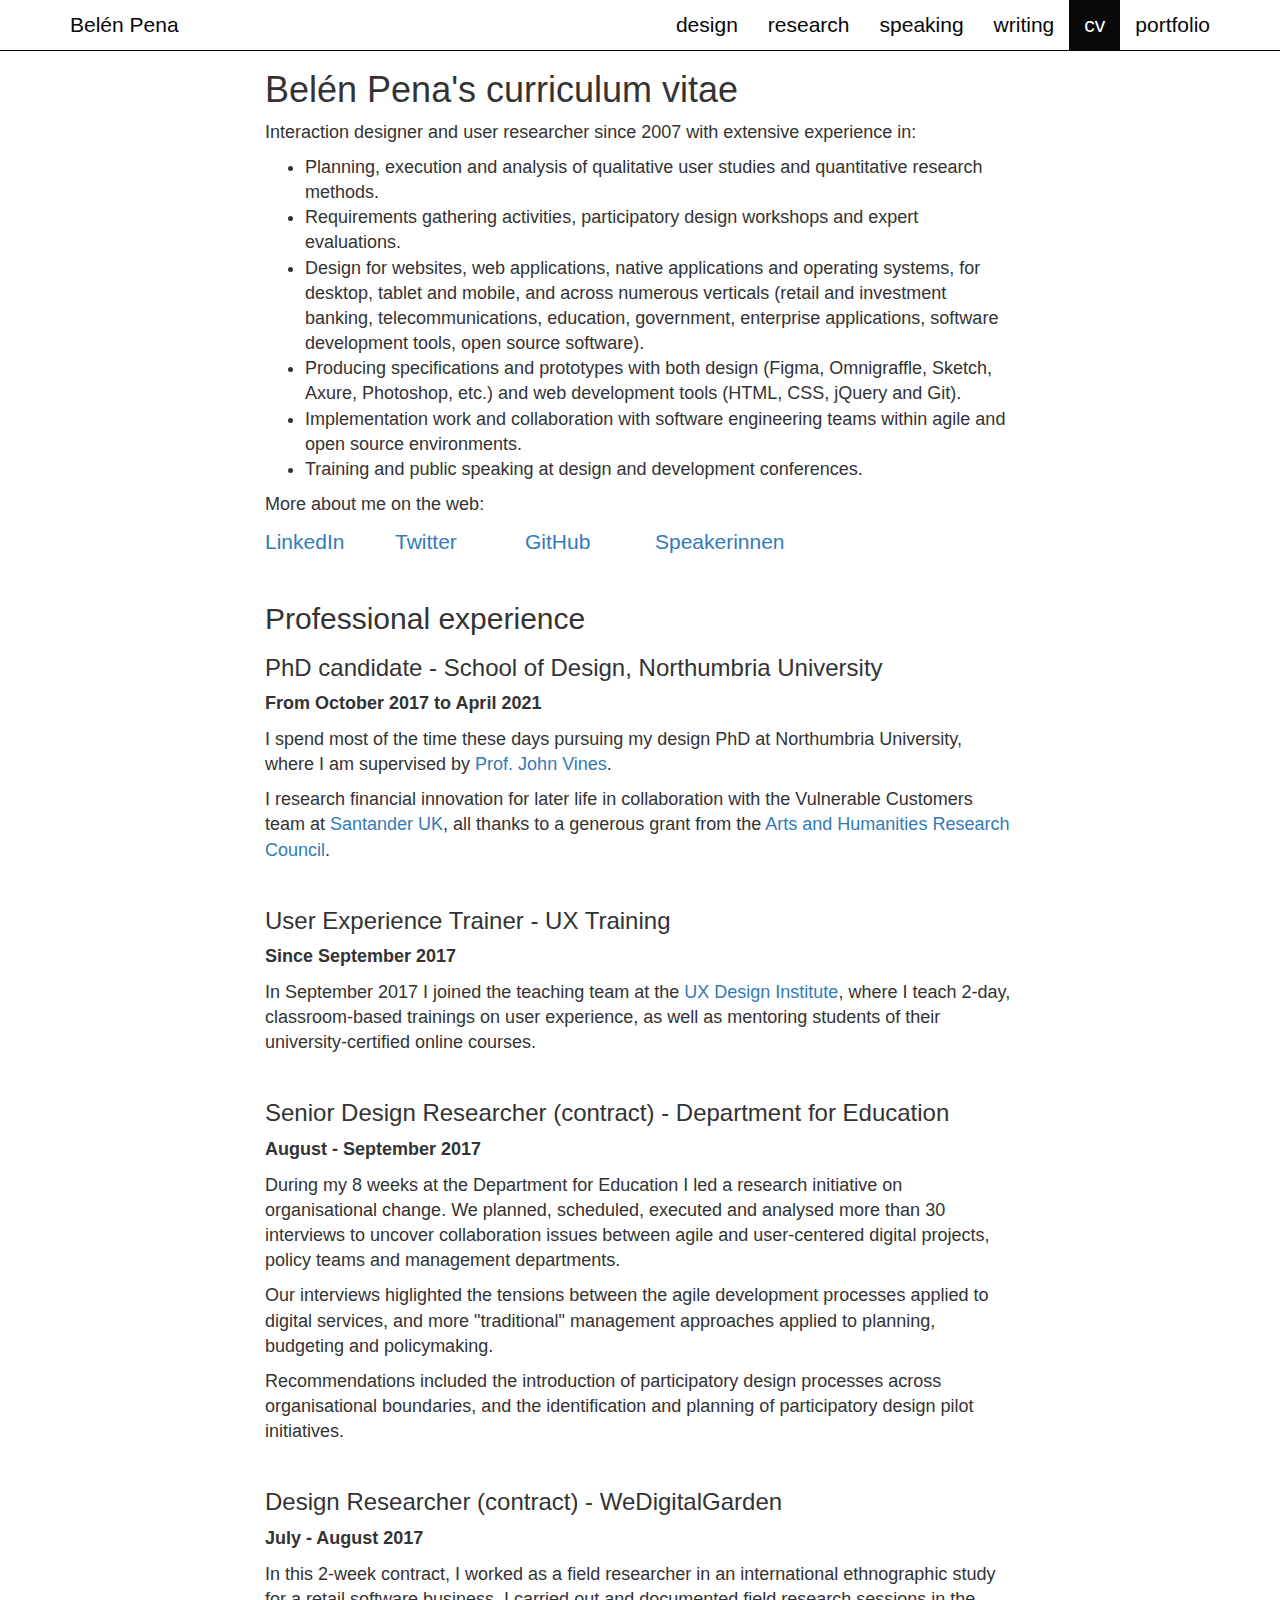
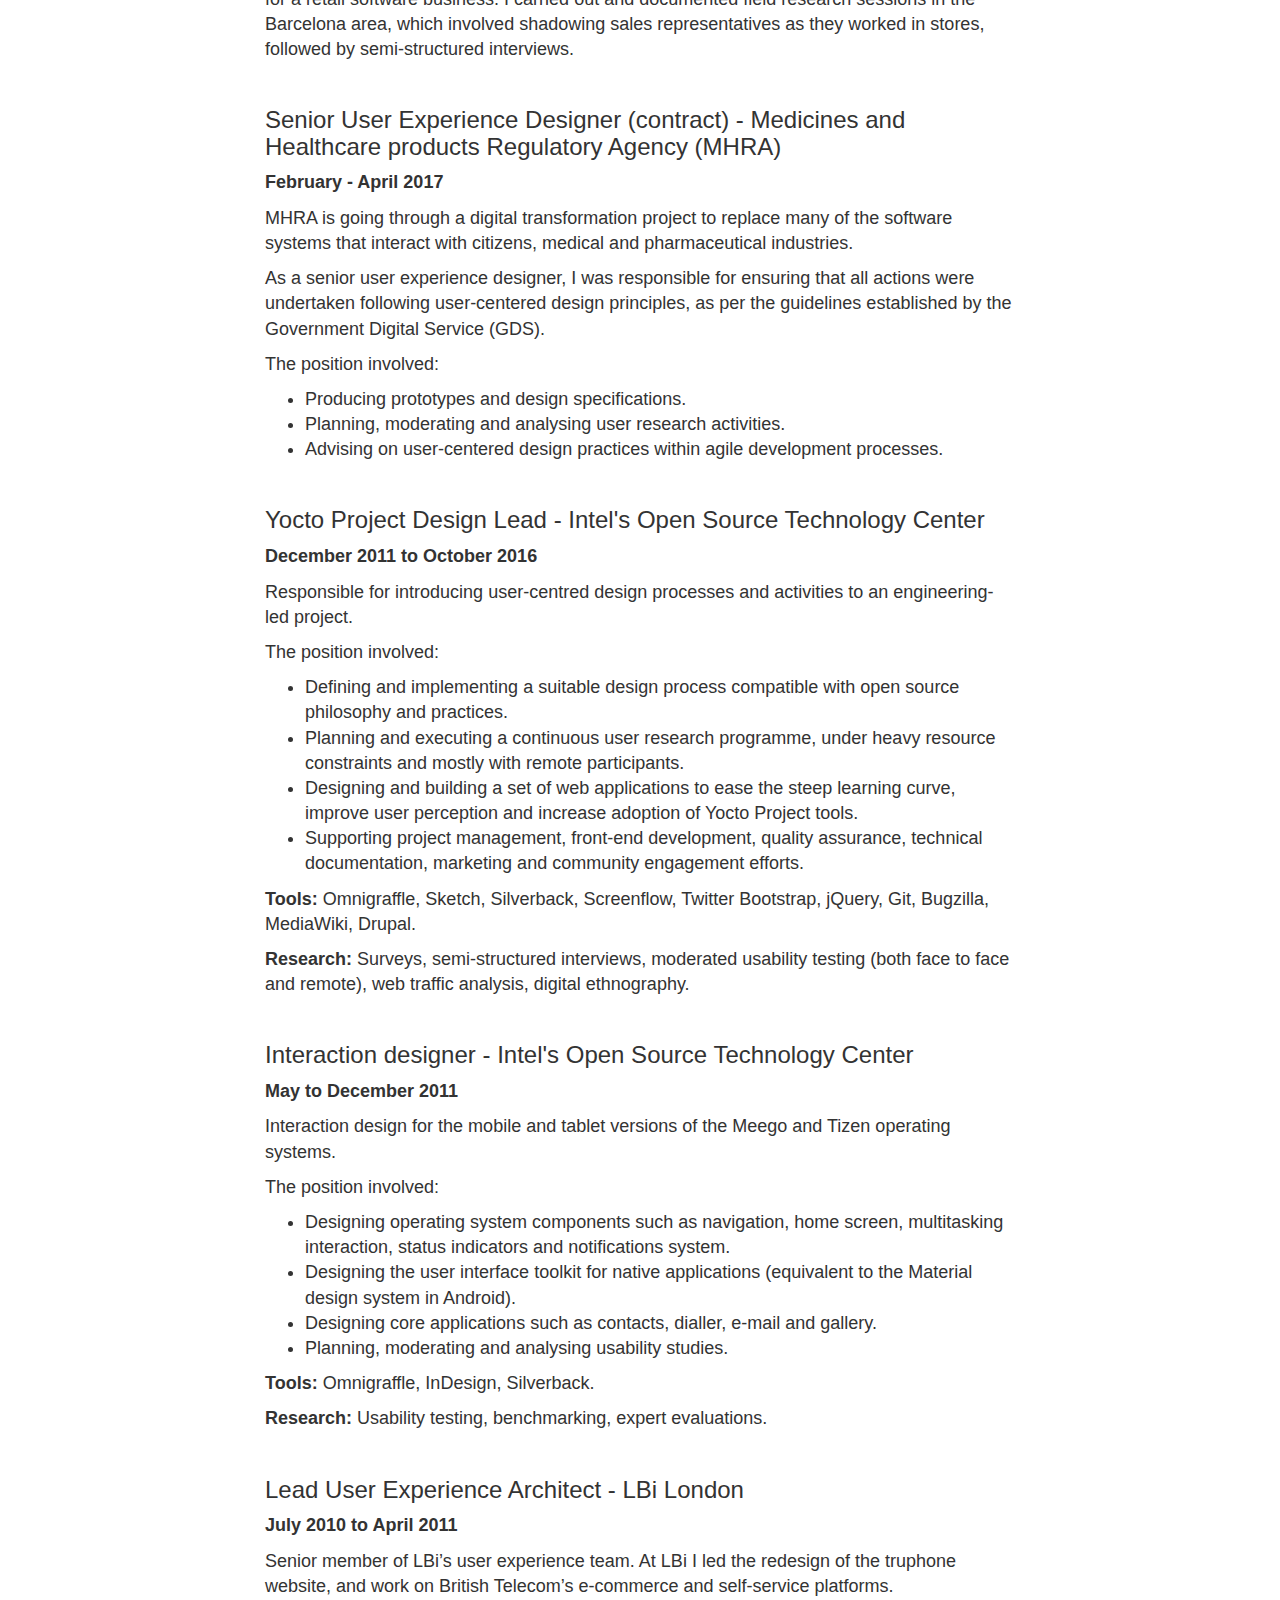
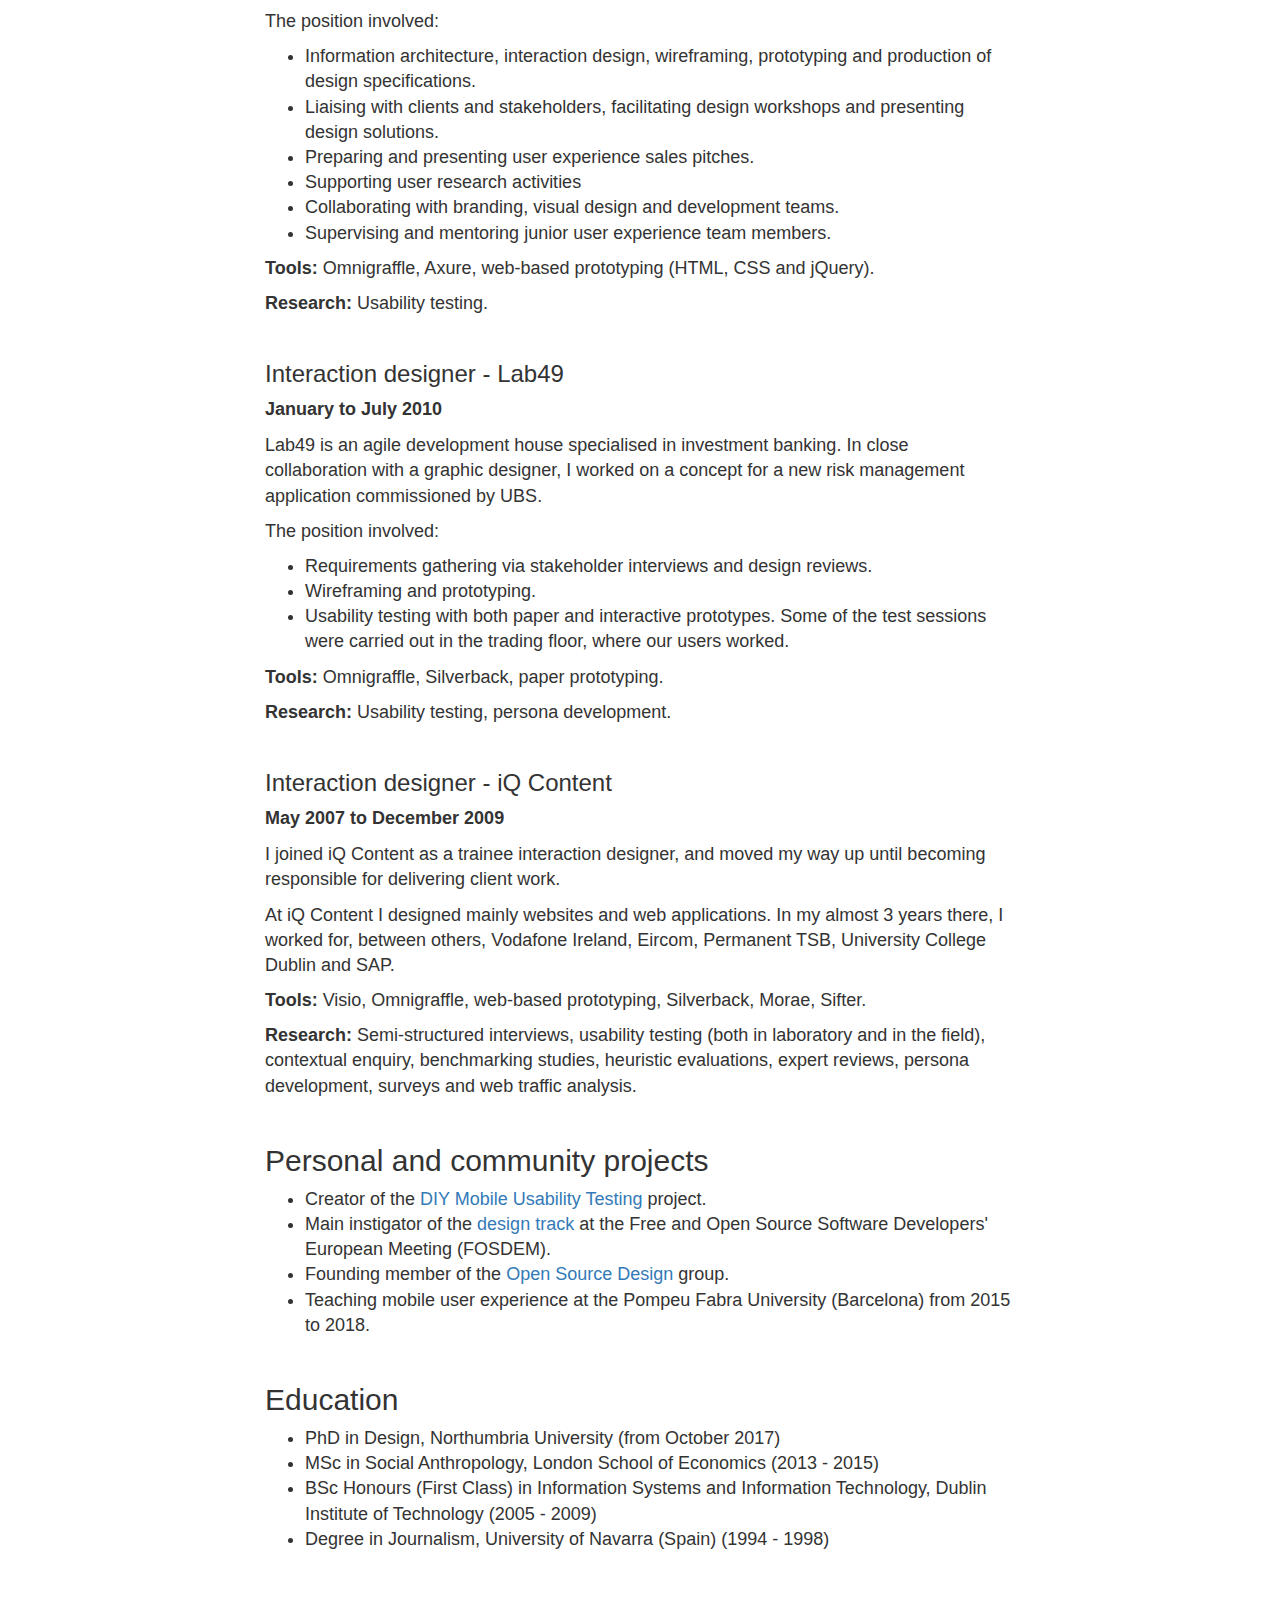
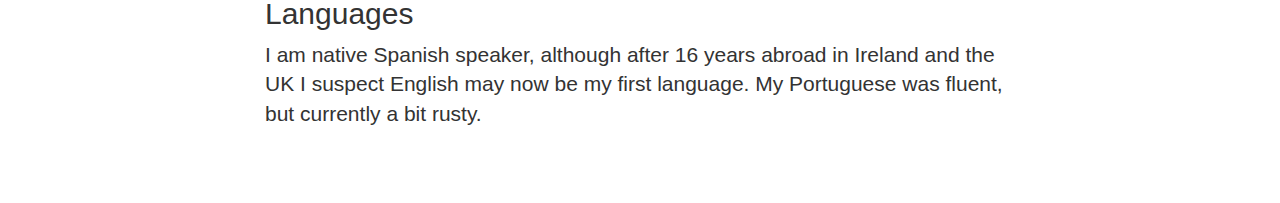
==== cv.html @ ea98499e "small updates" ====
<!DOCTYPE html>
<html lang="en">
  <head>
    <meta charset="utf-8">
    <meta http-equiv="X-UA-Compatible" content="IE=edge">
    <meta name="viewport" content="width=device-width, initial-scale=1">
    <!-- The above 3 meta tags *must* come first in the head; any other head content must come *after* these tags -->
    <meta name="description" content="A website about Belén Pena's work on interaction design and user research">
    <meta name="author" content="Belén Pena">
    <link rel="icon" href="../../favicon.ico">

    <title>Belén Pena's curriculum vitae</title>

    <!-- Bootstrap core CSS -->
    <link href="css/bootstrap.min.css" rel="stylesheet">

    <!-- Custom styles -->
    <link href="css/custom.css" rel="stylesheet">

    <!-- HTML5 shim and Respond.js for IE8 support of HTML5 elements and media queries -->
    <!--[if lt IE 9]>
      <script src="https://oss.maxcdn.com/html5shiv/3.7.3/html5shiv.min.js"></script>
      <script src="https://oss.maxcdn.com/respond/1.4.2/respond.min.js"></script>
    <![endif]-->
  </head>

  <body>

   <nav class="navbar navbar-inverse navbar-minimal navbar-fixed-top">
     <div class="container">
       <div class="navbar-header">
         <button type="button" class="navbar-toggle collapsed" data-toggle="collapse" data-target="#navbar" aria-expanded="false" aria-controls="navbar">
           <span class="sr-only">Toggle navigation</span>
           <span class="icon-bar"></span>
           <span class="icon-bar"></span>
           <span class="icon-bar"></span>
         </button>
         <a class="navbar-brand" href="index.html">Belén Pena</a></li>
       </div>
       <div id="navbar" class="collapse navbar-collapse">
         <ul class="nav navbar-nav navbar-right">
           <li><a class="main-nav" href="#">design</a></li>
           <li><a class="main-nav" href="research.html">research</a></li>
           <li><a class="main-nav" href="#">speaking</a></li>
           <li><a class="main-nav" href="#">writing</a></li>
           <li class="active"><a class="main-nav" href="#">cv</a></li>
           <li><a class="main-nav" href="portfolio.html">portfolio</a></li>
         </ul>
       </div><!--/.nav-collapse -->
     </div>
   </nav>

   <div class="container cv">
     <div class="row">
       <div class="col-md-8 col-md-offset-2">
         <h1>Belén Pena's curriculum vitae</h1>
         <div class="lead">
           <p>Interaction designer and user researcher since 2007 with extensive experience in:</p>
           <ul>
             <li>Planning, execution and analysis of qualitative user studies and quantitative research methods.</li>
             <li>Requirements gathering activities, participatory design workshops and expert evaluations.</li>
             <li>Design for websites, web applications, native applications and operating systems, for desktop, tablet and mobile, and across numerous verticals (retail and investment banking, telecommunications, education, government, enterprise applications, software development tools, open source software).</li>
             <li>Producing specifications and prototypes with both design (Figma, Omnigraffle, Sketch, Axure, Photoshop, etc.) and web development tools (HTML, CSS, jQuery and Git).</li>
             <li>Implementation work and collaboration with software engineering teams within agile and open source environments. </li>
             <li>Training and public speaking at design and development conferences.</li>
           </ul>
           <p>More about me on the web:</p>
           <div class="row">
             <div class="col-sm-2">
               <a href="https://www.linkedin.com/in/belenbarrospena">LinkedIn</a>
             </div>
             <div class="col-sm-2">
               <a href="https://twitter.com/belenpena">Twitter</a>
             </div>
             <div class="col-sm-2">
               <a href="https://github.com/belenbarrospena">GitHub</a>
             </div>
             <div class="col-sm-2">
               <a href="https://speakerinnen.org/en/profiles/belen-barros-pena">Speakerinnen</a>
             </div>
           </div>
         </div>
         <h2>Professional experience</h2>
         <h3>PhD candidate - School of Design, Northumbria University</h3>
         <p><strong>From October 2017 to April 2021</strong></p>
         <div class="lead">
           <p>I spend most of the time these days pursuing my design PhD at Northumbria University, where I am supervised by <a href="https://www.northumbria.ac.uk/about-us/our-staff/v/john-vines/">Prof. John Vines</a>.</p>
           <p>I research financial innovation for later life in collaboration with the Vulnerable Customers team at <a href="https://www.santander.co.uk/uk/index">Santander UK</a>, all thanks to a generous grant from the <a href="http://www.ahrc.ac.uk/">Arts and Humanities Research Council</a>.</p>
         </div>
         <h3>User Experience Trainer - UX Training</h3>
         <p><strong>Since September 2017</strong></p>
         <div class="lead">
           <p>In September 2017 I joined the teaching team at the <a href="https://www.uxdesigninstitute.com">UX Design Institute</a>, where I teach 2-day, classroom-based trainings on user experience, as well as mentoring students of their university-certified online courses. </p>
         </div>
         <h3>Senior Design Researcher (contract) - Department for Education</h3>
         <p><strong>August - September 2017</strong></p>
         <div class="lead">
           <p>During my 8 weeks at the Department for Education I led a research initiative on organisational change. We planned, scheduled, executed and analysed more than 30 interviews to uncover collaboration issues between agile and user-centered digital projects, policy teams and management departments.</p>
           <p>Our interviews higlighted the tensions between the agile development processes applied to digital services, and more &quot;traditional&quot; management approaches applied to planning, budgeting and policymaking.</p>
           <p>Recommendations included the introduction of participatory design processes across organisational boundaries, and the identification and planning of participatory design pilot initiatives.</p>
         </div>
         <h3>Design Researcher (contract) - WeDigitalGarden</h3>
         <p><strong>July - August 2017</strong></p>
         <div class="lead">
           <p>In this 2-week contract, I worked as a field researcher in an international ethnographic study for a retail software business. I carried out and documented field research sessions in the Barcelona area, which involved shadowing sales representatives as they worked in stores, followed by semi-structured interviews.</p>
         </div>
         <h3>Senior User Experience Designer (contract) - Medicines and Healthcare products Regulatory Agency (MHRA)</h3>
         <p><strong>February - April 2017</strong></p>
         <div class="lead">
           <p>MHRA is going through a digital transformation project to replace many of the software systems that interact with citizens, medical and pharmaceutical industries.</p>
           <p>As a senior user experience designer, I was responsible for ensuring that all actions were undertaken following user-centered design principles, as per the guidelines established by the Government Digital Service (GDS).</p>
           <p>The position involved:</p>
           <ul>
             <li>Producing prototypes and design specifications.</li>
             <li>Planning, moderating and analysing user research activities.</li> <li>Advising on user-centered design practices within agile development processes.</li>
           </ul>
         </div>
         <h3>Yocto Project Design Lead - Intel's Open Source Technology Center</h3>
         <p><strong>December 2011 to October 2016</strong></p>
         <div class="lead">
           <p>Responsible for introducing user-centred design processes and activities to an engineering-led project. </p>
           <p>The position involved:</p>
           <ul>
             <li>Defining and implementing a suitable design process compatible with open source philosophy and practices.</li>
             <li>Planning and executing a continuous user research programme, under heavy resource constraints and mostly with remote participants. </li>
             <li>Designing and building a set of web applications to ease the steep learning curve, improve user perception and increase adoption of Yocto Project tools.</li>
             <li>Supporting project management, front-end development, quality assurance, technical documentation, marketing and community engagement efforts.</li>
           </ul>
           <p><strong>Tools:</strong> Omnigraffle, Sketch, Silverback, Screenflow, Twitter Bootstrap, jQuery, Git, Bugzilla, MediaWiki, Drupal.</p>
           <p><strong>Research:</strong> Surveys, semi-structured interviews, moderated usability testing (both face to face and remote), web traffic analysis, digital ethnography.</p>
         </div>
         <h3>Interaction designer - Intel's Open Source Technology Center</h3>
         <p><strong>May to December 2011</strong></p>
         <div class="lead">
           <p>Interaction design for the mobile and tablet versions of the Meego and Tizen operating systems. </p>
           <p>The position involved:</p>
           <ul>
             <li>Designing operating system components such as navigation, home screen, multitasking interaction, status indicators and notifications system. </li>
             <li>Designing the user interface toolkit for native applications (equivalent to the Material design system in Android).</li>
             <li>Designing core applications such as contacts, dialler, e-mail and gallery. </li>
             <li>Planning, moderating and analysing usability studies.</li>
           </ul>
           <p><strong>Tools:</strong> Omnigraffle, InDesign, Silverback.</p>
           <p><strong>Research:</strong> Usability testing, benchmarking, expert evaluations.</p>
         </div>
         <h3>Lead User Experience Architect - LBi London</h3>
         <p><strong>July 2010 to April 2011</strong></p>
         <div class="lead">
           <p>Senior member of LBi’s user experience team. At LBi I led the redesign of the truphone website, and work on British Telecom’s e-commerce and self-service platforms.</p>
           <p>The position involved:</p>
           <ul>
             <li>Information architecture, interaction design, wireframing, prototyping and production of design specifications.</li>
             <li>Liaising with clients and stakeholders, facilitating design workshops and presenting design solutions.</li>
             <li>Preparing and presenting user experience sales pitches.</li>
             <li>Supporting user research activities</li>
             <li>Collaborating with branding, visual design and development teams.</li>
             <li>Supervising and mentoring junior user experience team members.</li>
           </ul>
           <p><strong>Tools:</strong> Omnigraffle, Axure, web-based prototyping (HTML, CSS and jQuery).</p>
           <p><strong>Research:</strong> Usability testing.</p>
         </div>
         <h3>Interaction designer - Lab49</h3>
         <p><strong>January to July 2010</strong></p>
         <div class="lead">
           <p>Lab49 is an agile development house specialised in investment banking. In close collaboration with a graphic designer, I worked on a concept for a new risk management application commissioned by UBS. </p>
           <p>The position involved:</p>
           <ul>
             <li>Requirements gathering via stakeholder interviews and design reviews.</li>
             <li>Wireframing and prototyping.</li>
             <li>Usability testing with both paper and interactive prototypes. Some of the test sessions were carried out in the trading floor, where our users worked.</li>
           </ul>
           <p><strong>Tools:</strong> Omnigraffle, Silverback, paper prototyping.</p>
           <p><strong>Research:</strong> Usability testing, persona development.</p>
        </div>
        <h3>Interaction designer - iQ Content</h3>
        <p><strong>May 2007 to December 2009</strong></p>
        <div class="lead">
          <p>I joined iQ Content as a trainee interaction designer, and moved my way up until becoming responsible for delivering client work. </p>
          <p>At iQ Content I designed mainly websites and web applications. In my almost 3 years there, I worked for, between others, Vodafone Ireland, Eircom, Permanent TSB, University College Dublin and SAP.</p>
          <p><strong>Tools:</strong> Visio, Omnigraffle, web-based prototyping, Silverback, Morae, Sifter.</p>
          <p><strong>Research:</strong> Semi-structured interviews, usability testing (both in laboratory and in the field), contextual enquiry, benchmarking studies, heuristic evaluations, expert reviews, persona development, surveys and web traffic analysis.</p>
        </div>
        <h2>Personal and community projects</h2>
        <ul class="lead">
          <li>Creator of the <a href="https://github.com/belenbarrospena/parisweb2016">DIY Mobile Usability Testing</a> project.</li>
          <li>Main instigator of the <a href="https://fosdem.org/2020/schedule/track/open_source_design/">design track</a> at the Free and Open Source Software Developers' European Meeting (FOSDEM).</li>
          <li>Founding member of the <a href="http://opensourcedesign.net/">Open Source Design</a> group.</li>
          <li>Teaching mobile user experience</a> at the Pompeu Fabra University (Barcelona) from 2015 to 2018.</li>
        </ul>
        <h2>Education</h2>
        <ul class="lead">
          <li>PhD in Design, Northumbria University (from October 2017)</li>
          <li>MSc in Social Anthropology, London School of Economics (2013 - 2015)</li>
          <li>BSc Honours (First Class) in Information Systems and Information Technology, Dublin Institute of Technology (2005 - 2009)</li>
          <li>Degree in Journalism, University of Navarra (Spain) (1994 - 1998)</li>
        </ul>
        <h2>Languages</h2>
        <p class="lead">I am native Spanish speaker, although after 16 years abroad in Ireland and the UK I suspect English may now be my first language. My Portuguese was fluent, but currently a bit rusty.</p>
      </div>
    </div> <!-- end row -->
   </div> <!-- end container -->




   <!-- Bootstrap core JavaScript
   ================================================== -->
   <!-- Placed at the end of the document so the pages load faster -->
   <script src="js/jquery.min.js"></script>
   <script src="js/bootstrap.min.js"></script>
 </body>
</html>
---- css/custom.css ----
body {
    padding-top: 50px;
    padding-bottom: 30px;
}

body p, li {
    font-size: 18px;
}

.nav li {
  font-size: 14px;
}

.jumbotron {
    background-image: url(../img/sketch.png);
    -webkit-background-size: cover;
    -moz-background-size: cover;
    -o-background-size: cover;
    background-size: cover;
    border-bottom: solid 0.5px #080808;
}

.blurb {
    padding: 10% 0% 0% 2%;
    color: #080808;
}

.personal-statement {
  text-align: center;
  padding-bottom: 40px;
}

.navbar-minimal {
  background-color: #fff;
}

.navbar-minimal .navbar-nav > li > a,
.nav > li > a {
  color: #080808;
}

.navbar-inverse .navbar-nav > li > a:focus,
.navbar-inverse .navbar-nav > li > a:hover {
  color: #080808;
}

.navbar-minimal .navbar-nav > li > a:hover,
.nav-pills > li.active > a,
.nav-pills > li.active > a:focus,
.nav-pills > li.active > a:hover {
  color: #fff;
  background-color: #080808;
}

.nav-pills > li:last-of-type {
  margin-top:10px;
  border-top:1px solid #080808;
  border-bottom:1px solid #080808;
}

.navbar-minimal .navbar-toggle {
  background-color: #080808;
}

.main-nav {
  font-size: 21px;
  font-weight: 300;
  line-height: 1.4;
}

.navbar-brand {
  font-size: 21px;
  font-weight: 300;
  color: #080808 !important;
}

.navbar-brand:hover {
  color: #fff !important;
  background-color: #080808 !important;
}

.thumbnail {
  border-color: #080808;
}

#design {
  border-bottom: solid 0.5px #080808;
}

.caption > h3 > a {
  color: #333;
}

a > img:hover,
.caption > h3 > a:hover {
  opacity: 0.7;
  text-decoration: none;
}

#article .col-md-3 {
  margin-top: 25px;
}

#article img {
  margin-top: 20px;
}

.image_caption {
  font-size: 85%;
  text-align: center;
  font-weight: bold;
  margin: 5px 10% 20px;
}

.after_image_paragraph {
  margin-top: 20px;
}

.img-portfolio {
  margin-top: 20px;
}

.footer {
  border-top: 1px solid #080808;
  text-align: center;
  margin-top: 40px;
}

.cv .lead {
  margin-bottom: 45px;
}
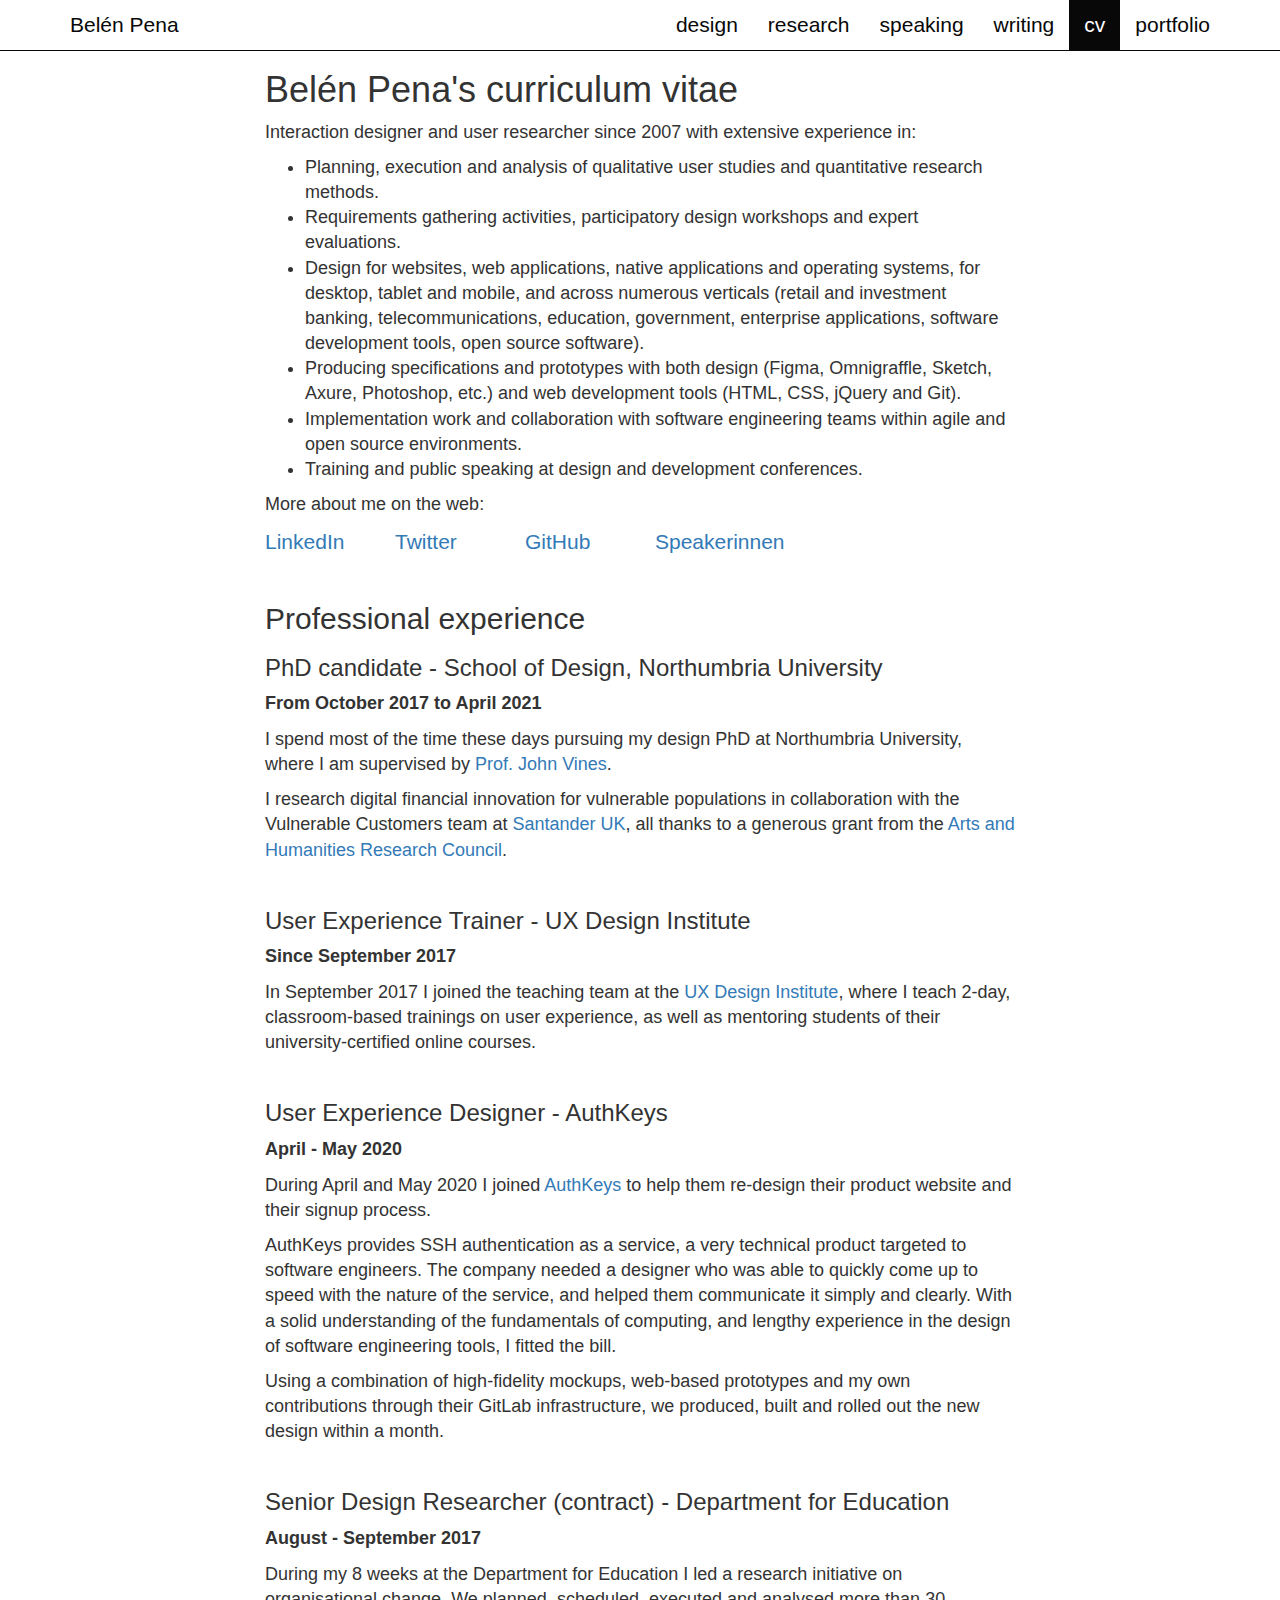
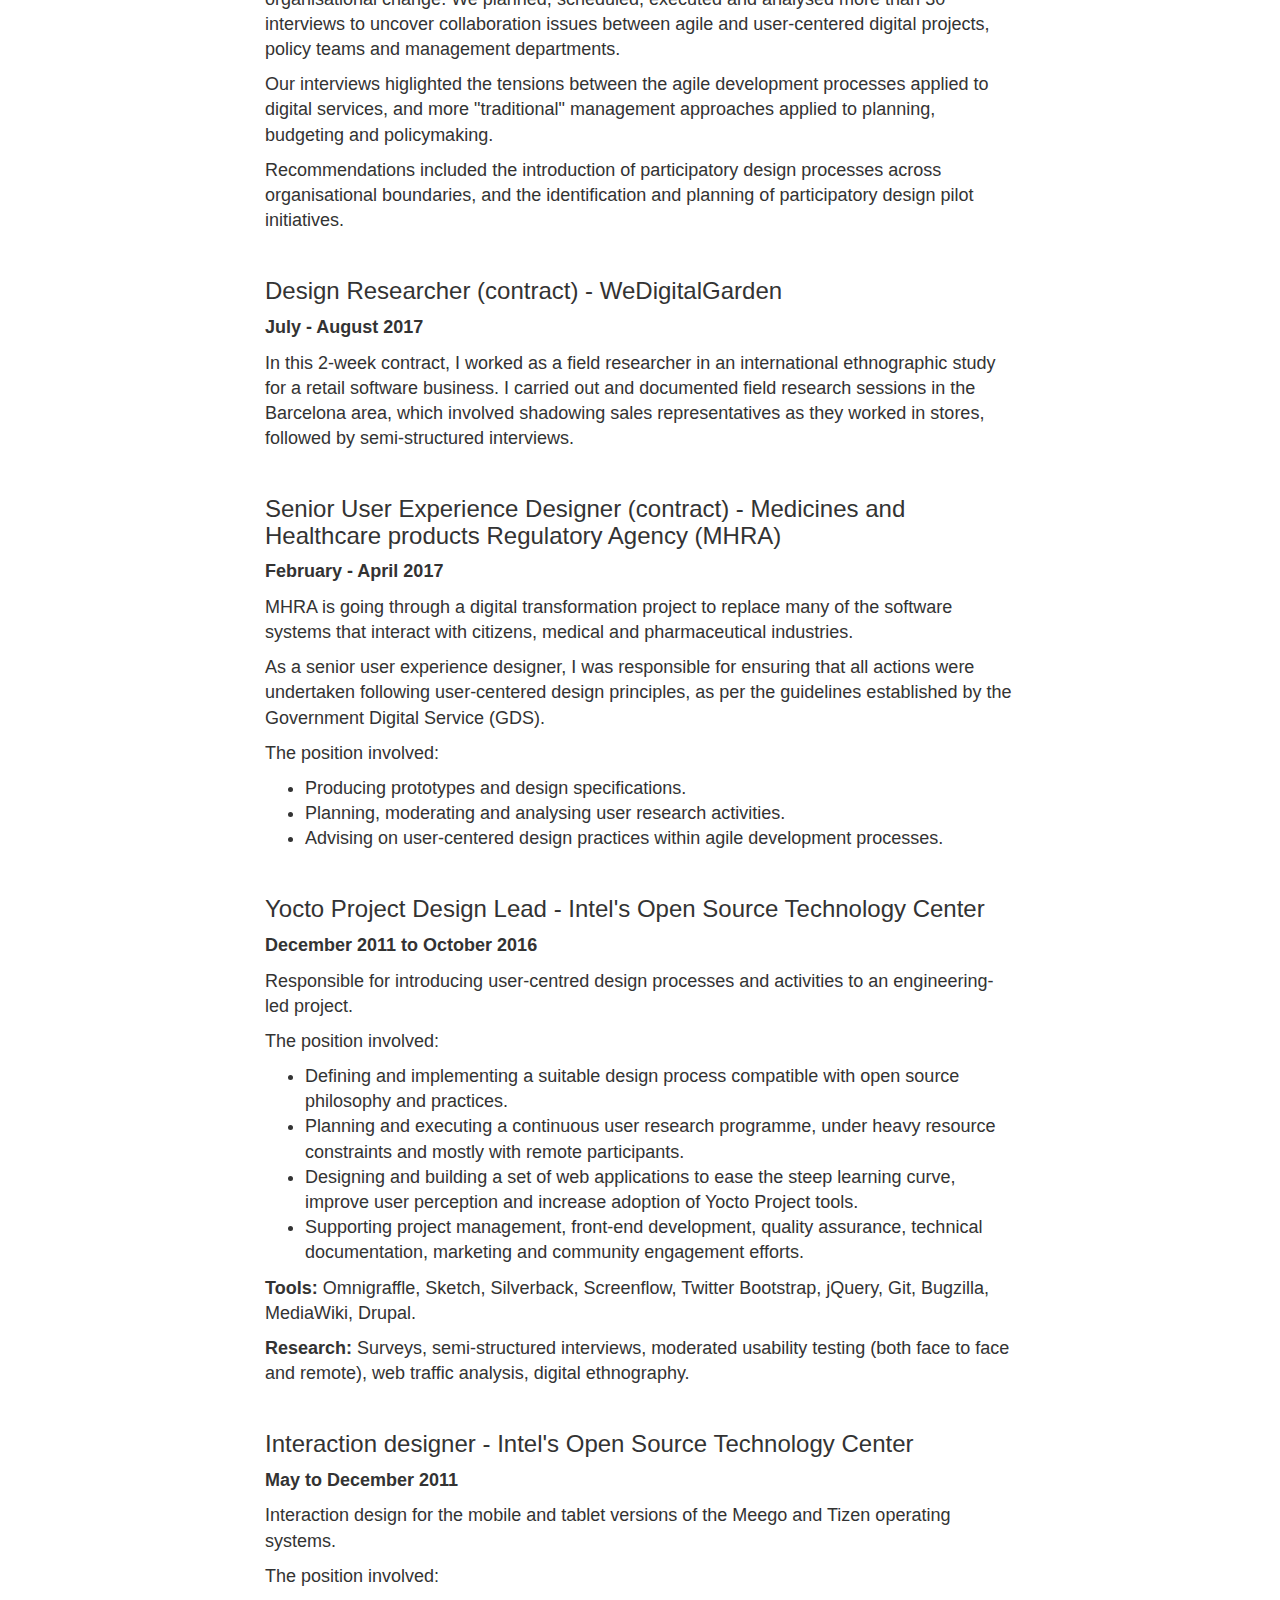
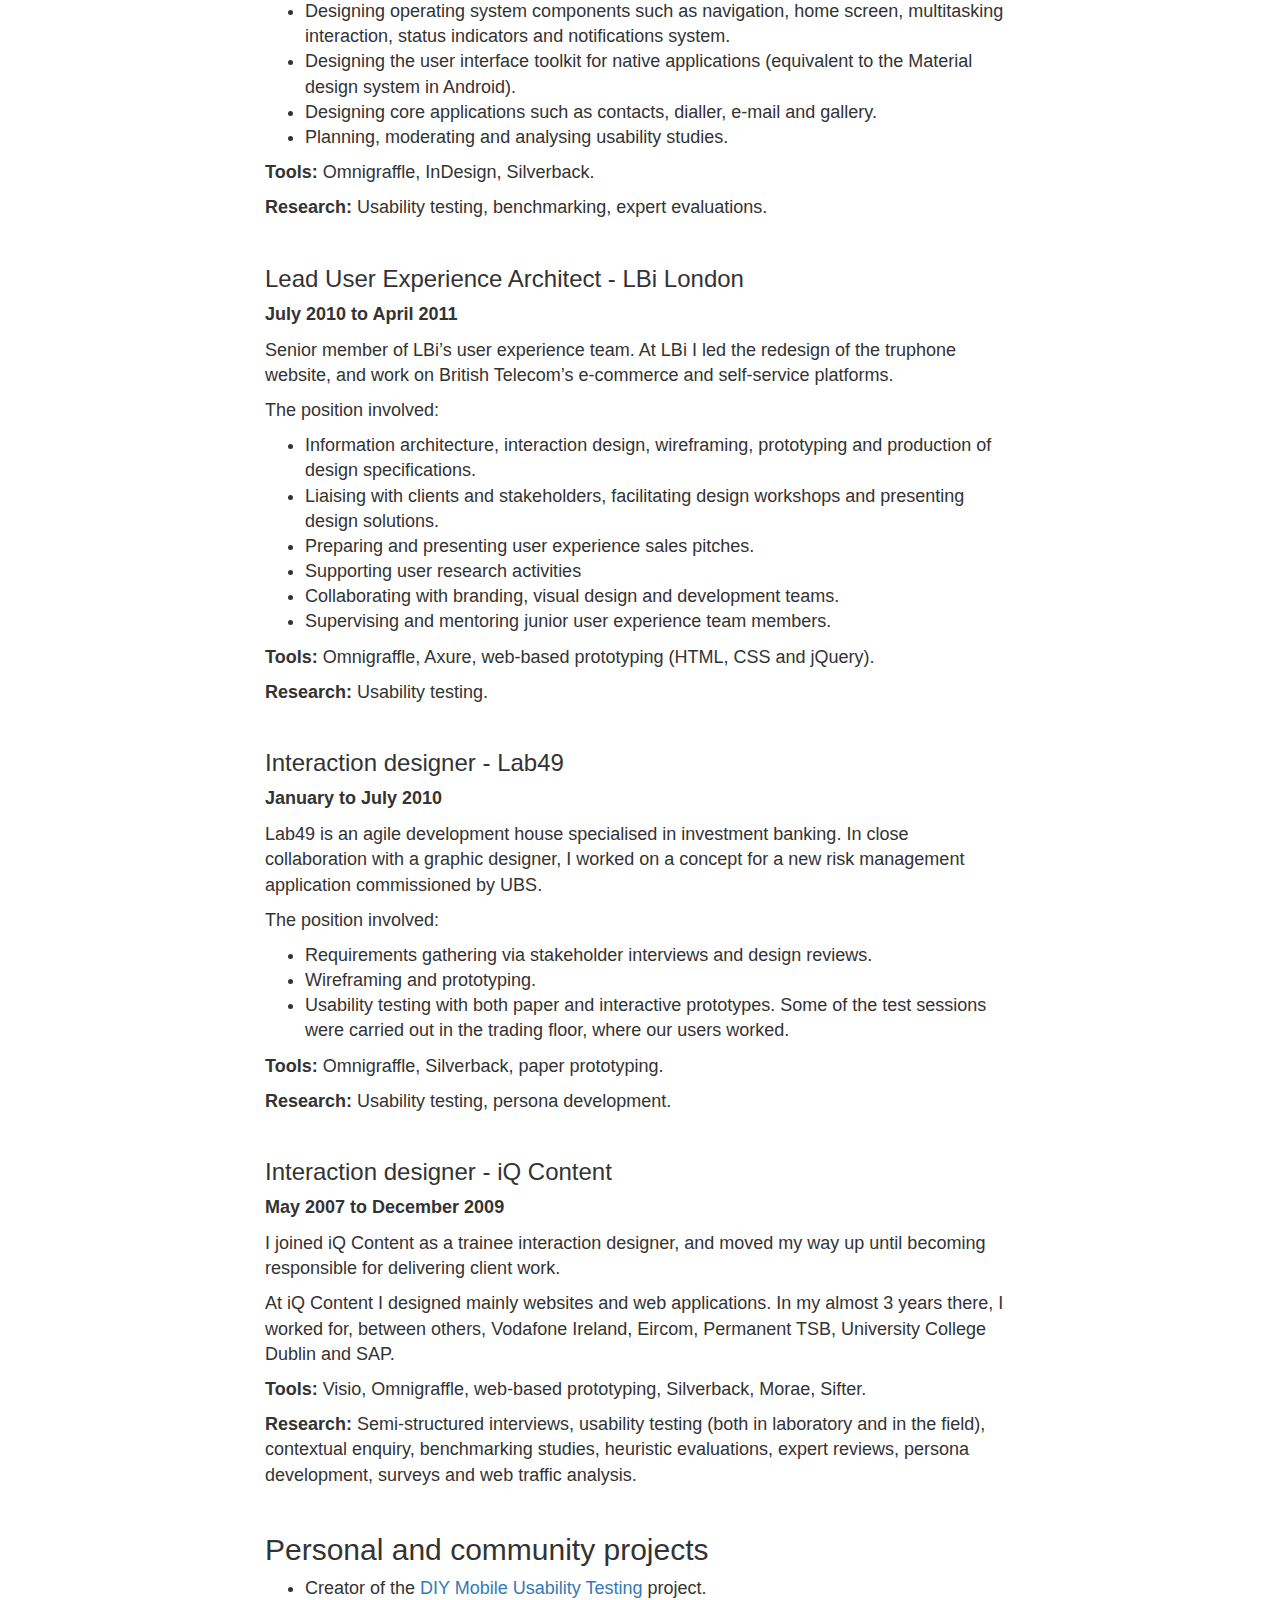
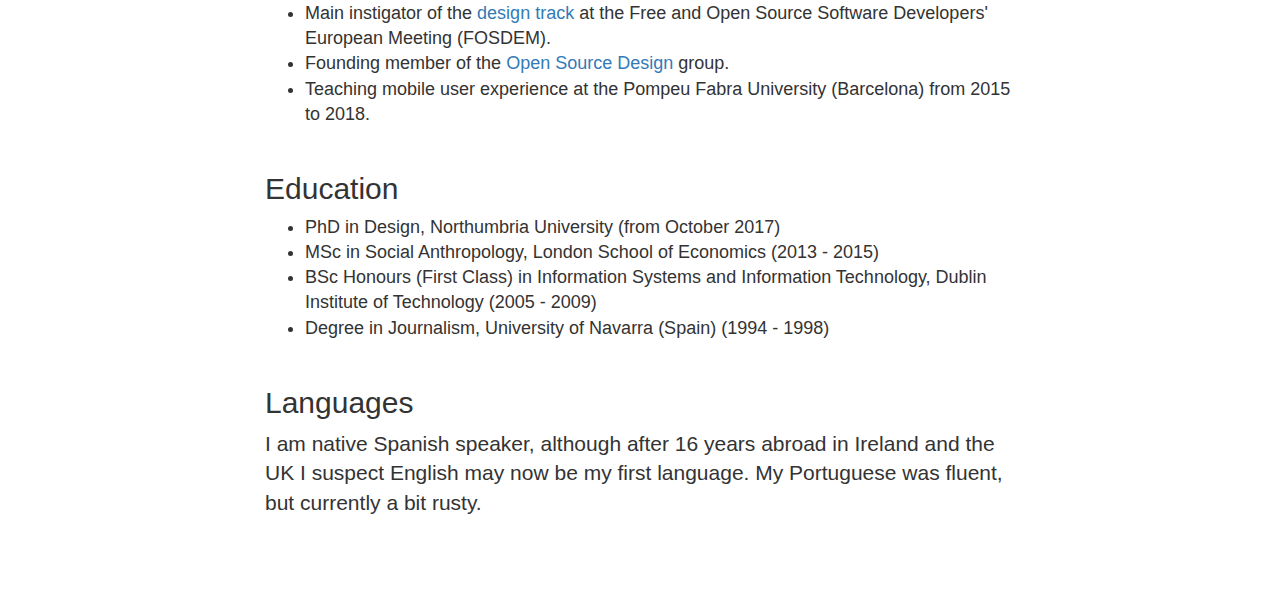
==== commit ea81779a: "Add work with AuthKeys" ====
--- a/cv.html
+++ b/cv.html
@@ -85,12 +85,19 @@
          <p><strong>From October 2017 to April 2021</strong></p>
          <div class="lead">
            <p>I spend most of the time these days pursuing my design PhD at Northumbria University, where I am supervised by <a href="https://www.northumbria.ac.uk/about-us/our-staff/v/john-vines/">Prof. John Vines</a>.</p>
-           <p>I research financial innovation for later life in collaboration with the Vulnerable Customers team at <a href="https://www.santander.co.uk/uk/index">Santander UK</a>, all thanks to a generous grant from the <a href="http://www.ahrc.ac.uk/">Arts and Humanities Research Council</a>.</p>
-         </div>
-         <h3>User Experience Trainer - UX Training</h3>
+           <p>I research digital financial innovation for vulnerable populations in collaboration with the Vulnerable Customers team at <a href="https://www.santander.co.uk/uk/index">Santander UK</a>, all thanks to a generous grant from the <a href="http://www.ahrc.ac.uk/">Arts and Humanities Research Council</a>.</p>
+         </div>
+         <h3>User Experience Trainer - UX Design Institute</h3>
          <p><strong>Since September 2017</strong></p>
          <div class="lead">
            <p>In September 2017 I joined the teaching team at the <a href="https://www.uxdesigninstitute.com">UX Design Institute</a>, where I teach 2-day, classroom-based trainings on user experience, as well as mentoring students of their university-certified online courses. </p>
+         </div>
+         <h3>User Experience Designer - AuthKeys</h3>
+         <p><strong>April - May 2020</strong></p>
+         <div class="lead">
+           <p>During April and May 2020 I joined <a href="https://authkeys.io/">AuthKeys</a> to help them re-design their product website and their signup process.</p>
+           <p>AuthKeys provides SSH authentication as a service, a very technical product targeted to software engineers. The company needed a designer who was able to quickly come up to speed with the nature of the service, and helped them communicate it simply and clearly. With a solid understanding of the fundamentals of computing, and lengthy experience in the design of software engineering tools, I fitted the bill.</p>
+           <p>Using a combination of high-fidelity mockups, web-based prototypes and my own contributions through their GitLab infrastructure, we produced, built and rolled out the new design within a month.<p>
          </div>
          <h3>Senior Design Researcher (contract) - Department for Education</h3>
          <p><strong>August - September 2017</strong></p>
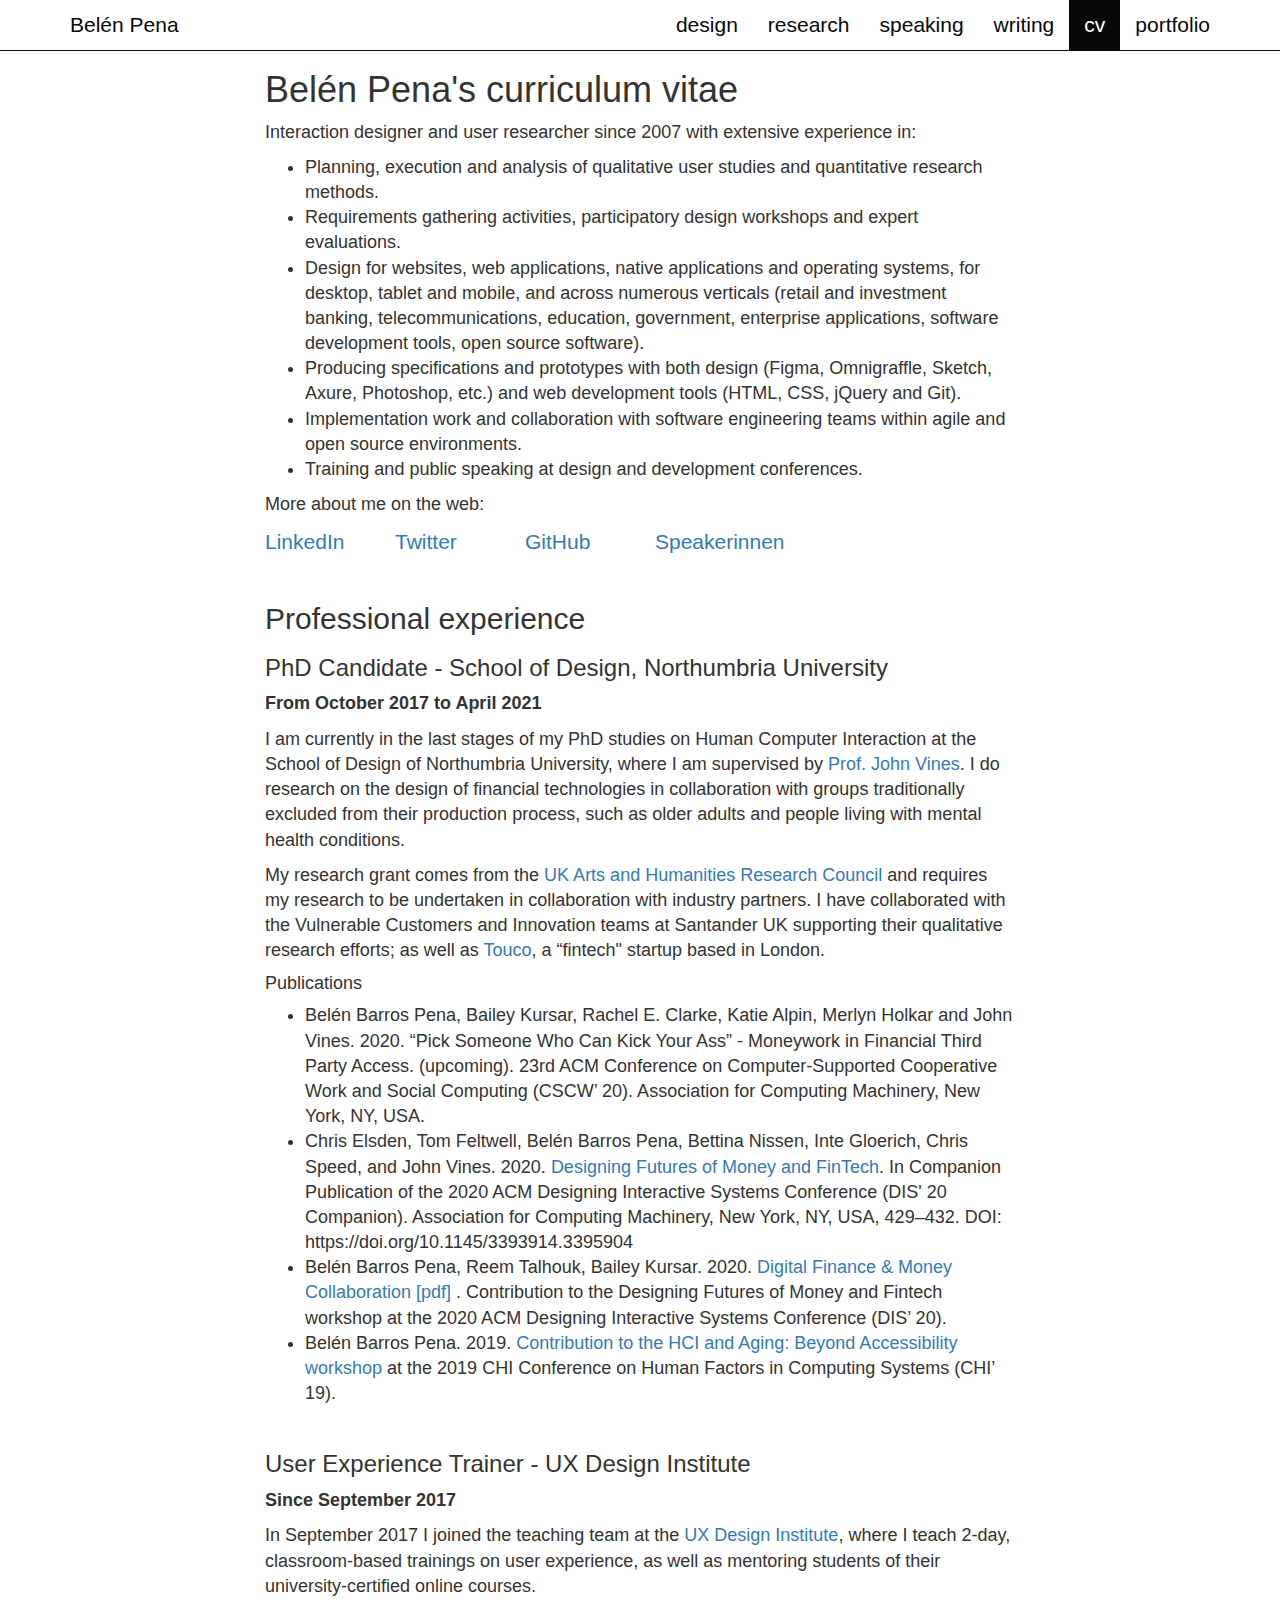
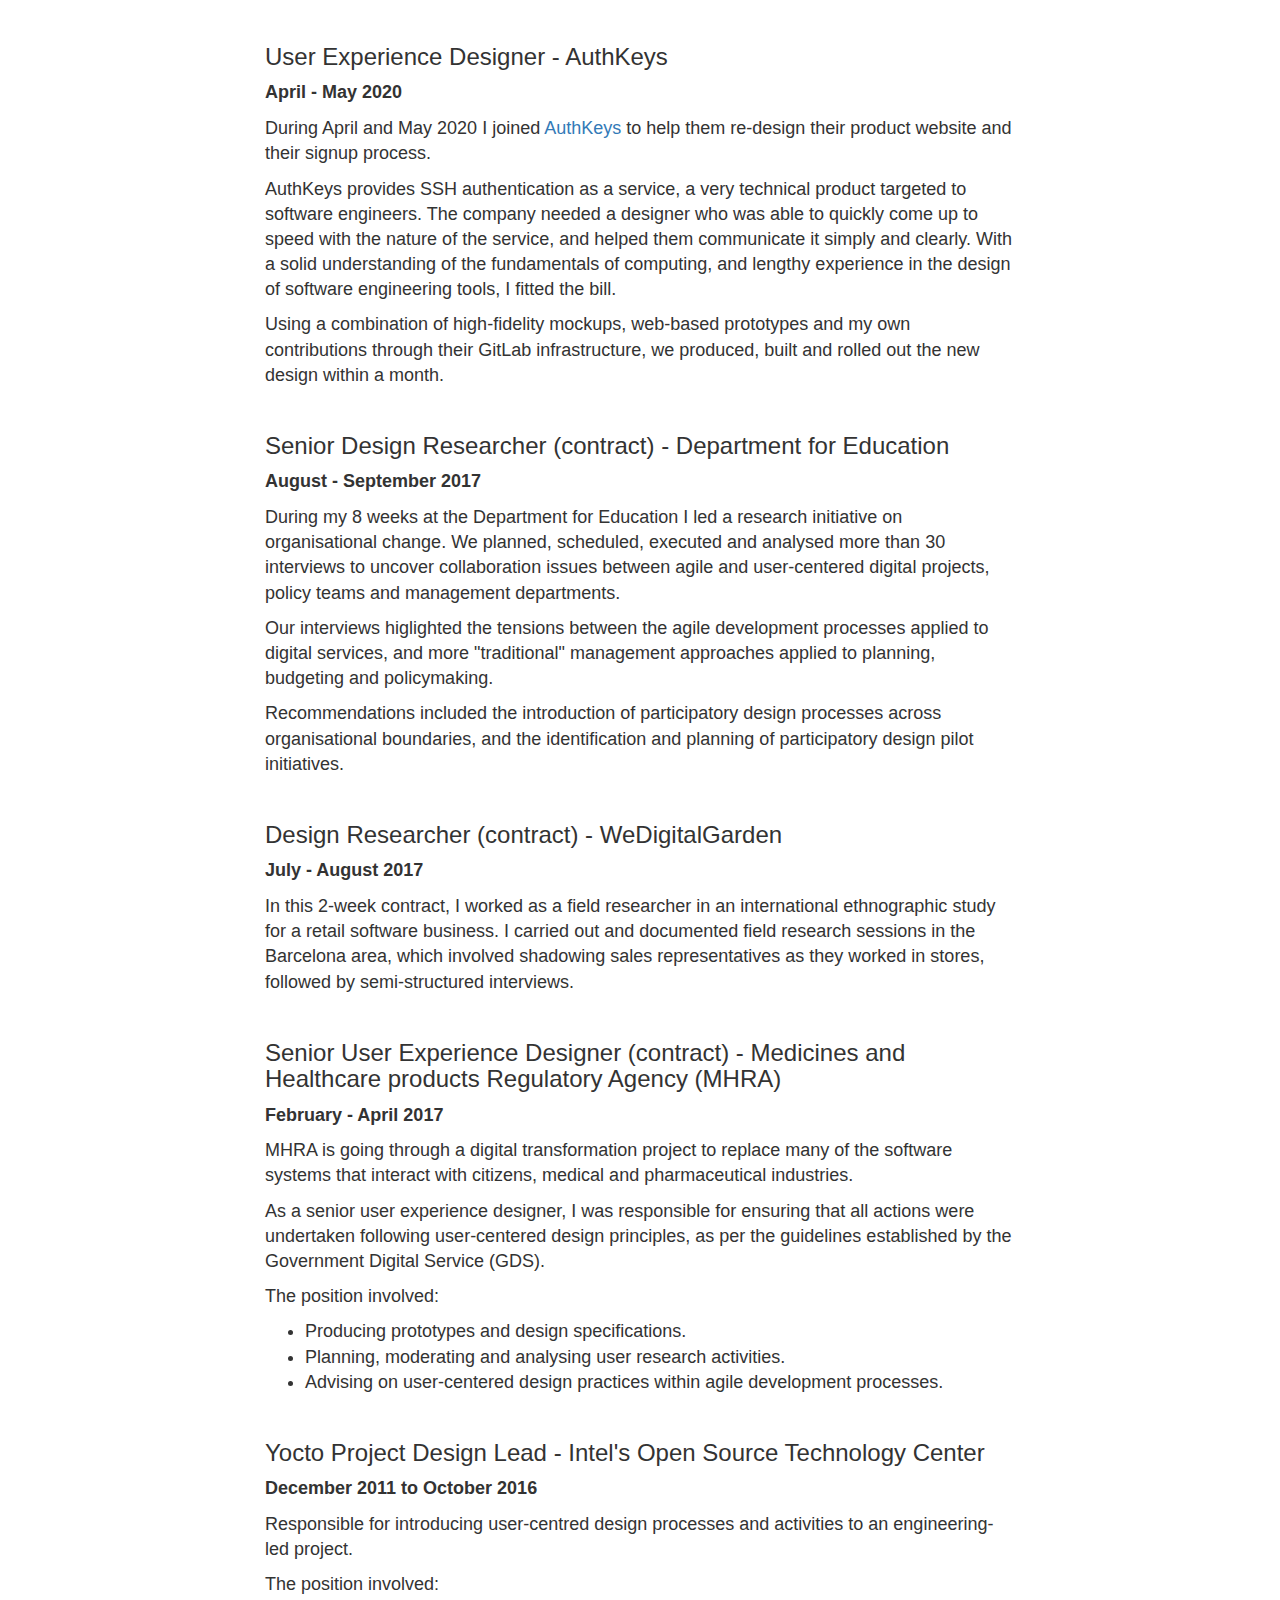
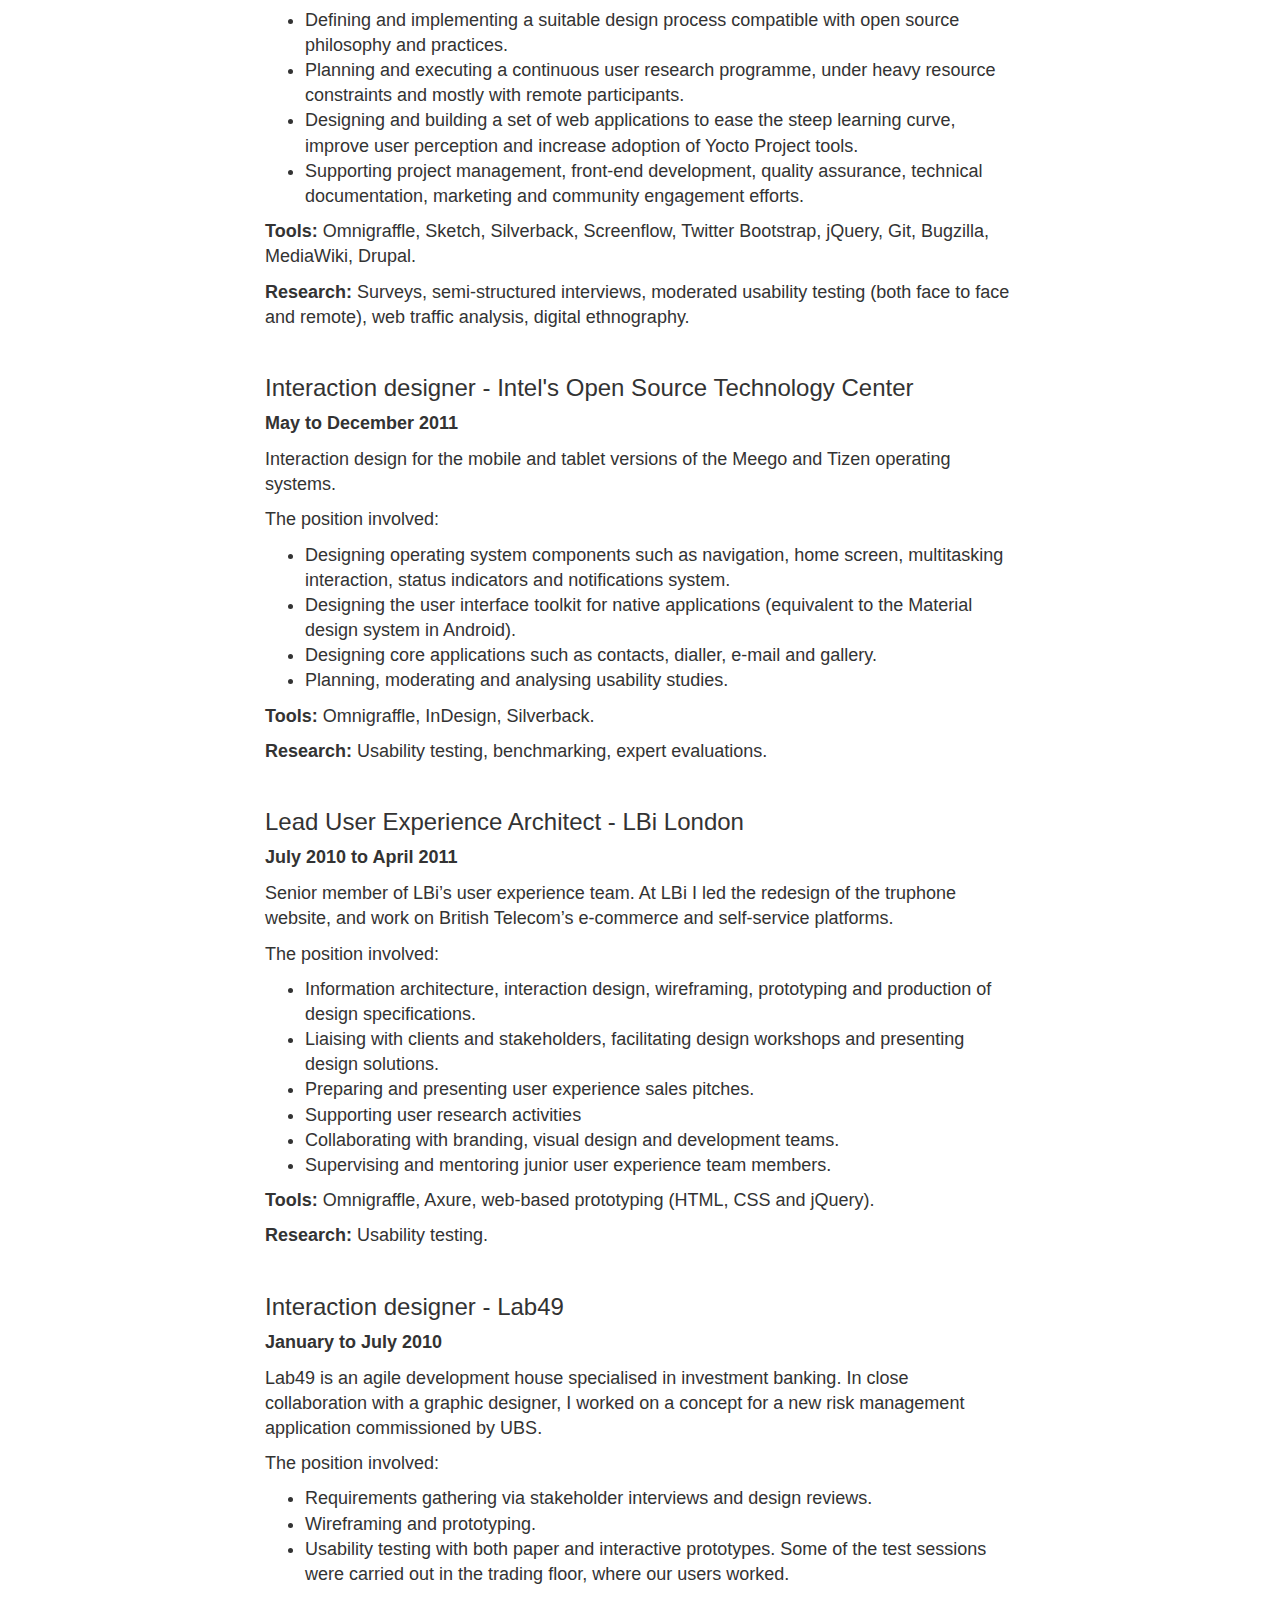
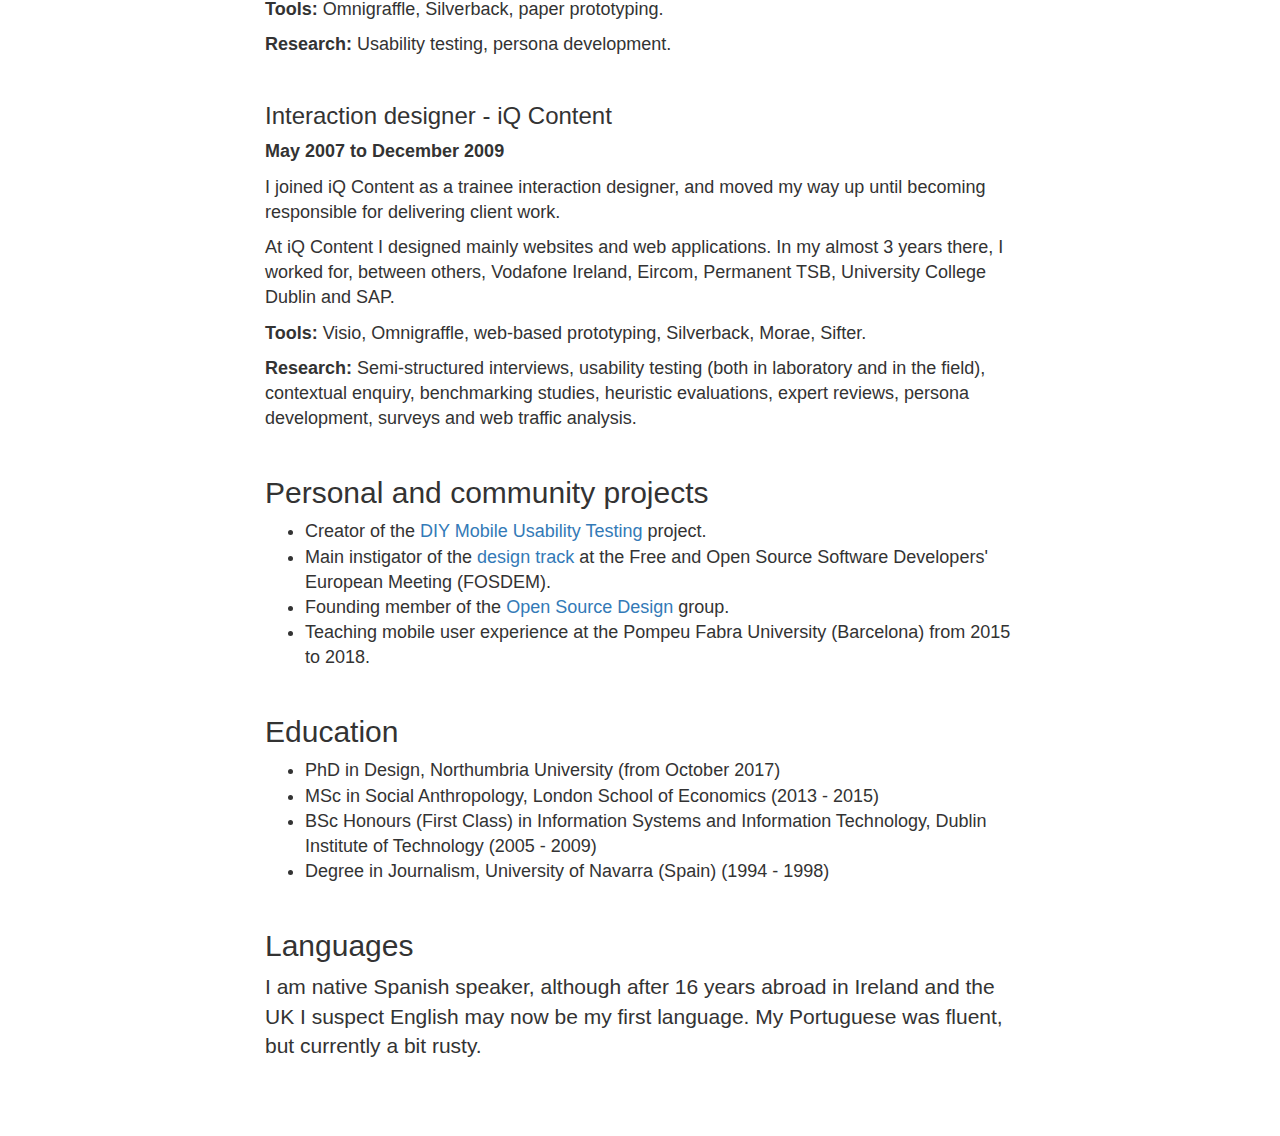
==== commit 836f7ff9: "Update PhD information." ====
--- a/cv.html
+++ b/cv.html
@@ -81,11 +81,18 @@
            </div>
          </div>
          <h2>Professional experience</h2>
-         <h3>PhD candidate - School of Design, Northumbria University</h3>
+         <h3>PhD Candidate - School of Design, Northumbria University</h3>
          <p><strong>From October 2017 to April 2021</strong></p>
          <div class="lead">
-           <p>I spend most of the time these days pursuing my design PhD at Northumbria University, where I am supervised by <a href="https://www.northumbria.ac.uk/about-us/our-staff/v/john-vines/">Prof. John Vines</a>.</p>
-           <p>I research digital financial innovation for vulnerable populations in collaboration with the Vulnerable Customers team at <a href="https://www.santander.co.uk/uk/index">Santander UK</a>, all thanks to a generous grant from the <a href="http://www.ahrc.ac.uk/">Arts and Humanities Research Council</a>.</p>
+           <p>I am currently in the last stages of my PhD studies on Human Computer Interaction at the School of Design of Northumbria University, where I am supervised by <a href="https://www.northumbria.ac.uk/about-us/our-staff/v/john-vines/">Prof. John Vines</a>. I do research on the design of financial technologies in collaboration with groups traditionally excluded from their production process, such as older adults and people living with mental health conditions. </p>
+           <p>My research grant comes from the <a href="http://www.ahrc.ac.uk/">UK Arts and Humanities Research Council</a> and requires my research to be undertaken in collaboration with industry partners. I have collaborated with the Vulnerable Customers and Innovation teams at Santander UK supporting their qualitative research efforts; as well as <a href="https://usetouco.com/">Touco</a>, a “fintech" startup based in London.</p>
+           <h4>Publications</h4>
+           <ul>
+             <li>Belén Barros Pena, Bailey Kursar, Rachel E. Clarke, Katie Alpin, Merlyn Holkar and John Vines. 2020. “Pick Someone Who Can Kick Your Ass” - Moneywork in Financial Third Party Access. (upcoming). 23rd ACM Conference on Computer-Supported Cooperative Work and Social Computing (CSCW’ 20). Association for Computing Machinery, New York, NY, USA.</li>
+             <li>Chris Elsden, Tom Feltwell, Belén Barros Pena, Bettina Nissen, Inte Gloerich, Chris Speed, and John Vines. 2020. <a href="https://doi.org/10.1145/3393914.3395904">Designing Futures of Money and FinTech</a>. In Companion Publication of the 2020 ACM Designing Interactive Systems Conference (DIS' 20 Companion). Association for Computing Machinery, New York, NY, USA, 429–432. DOI: https://doi.org/10.1145/3393914.3395904</li>
+             <li>Belén Barros Pena, Reem Talhouk, Bailey Kursar. 2020. <a href="http://designfutures.money/wp-content/uploads/sites/31/2020/07/Belen-Reem.pdf">Digital Finance & Money Collaboration [pdf]</a> . Contribution to the Designing Futures of Money and Fintech workshop at the 2020 ACM Designing Interactive Systems Conference (DIS’ 20).</li>
+             <li>Belén Barros Pena. 2019. <a href="https://mobileage.scc-brutha.lancs.ac.uk/index.php/belen-barros-pena-school-of-design-northumbria-university/">Contribution to the HCI and Aging: Beyond Accessibility workshop</a> at the 2019 CHI Conference on Human Factors in Computing Systems (CHI’ 19).</li>
+           </ul>
          </div>
          <h3>User Experience Trainer - UX Design Institute</h3>
          <p><strong>Since September 2017</strong></p>
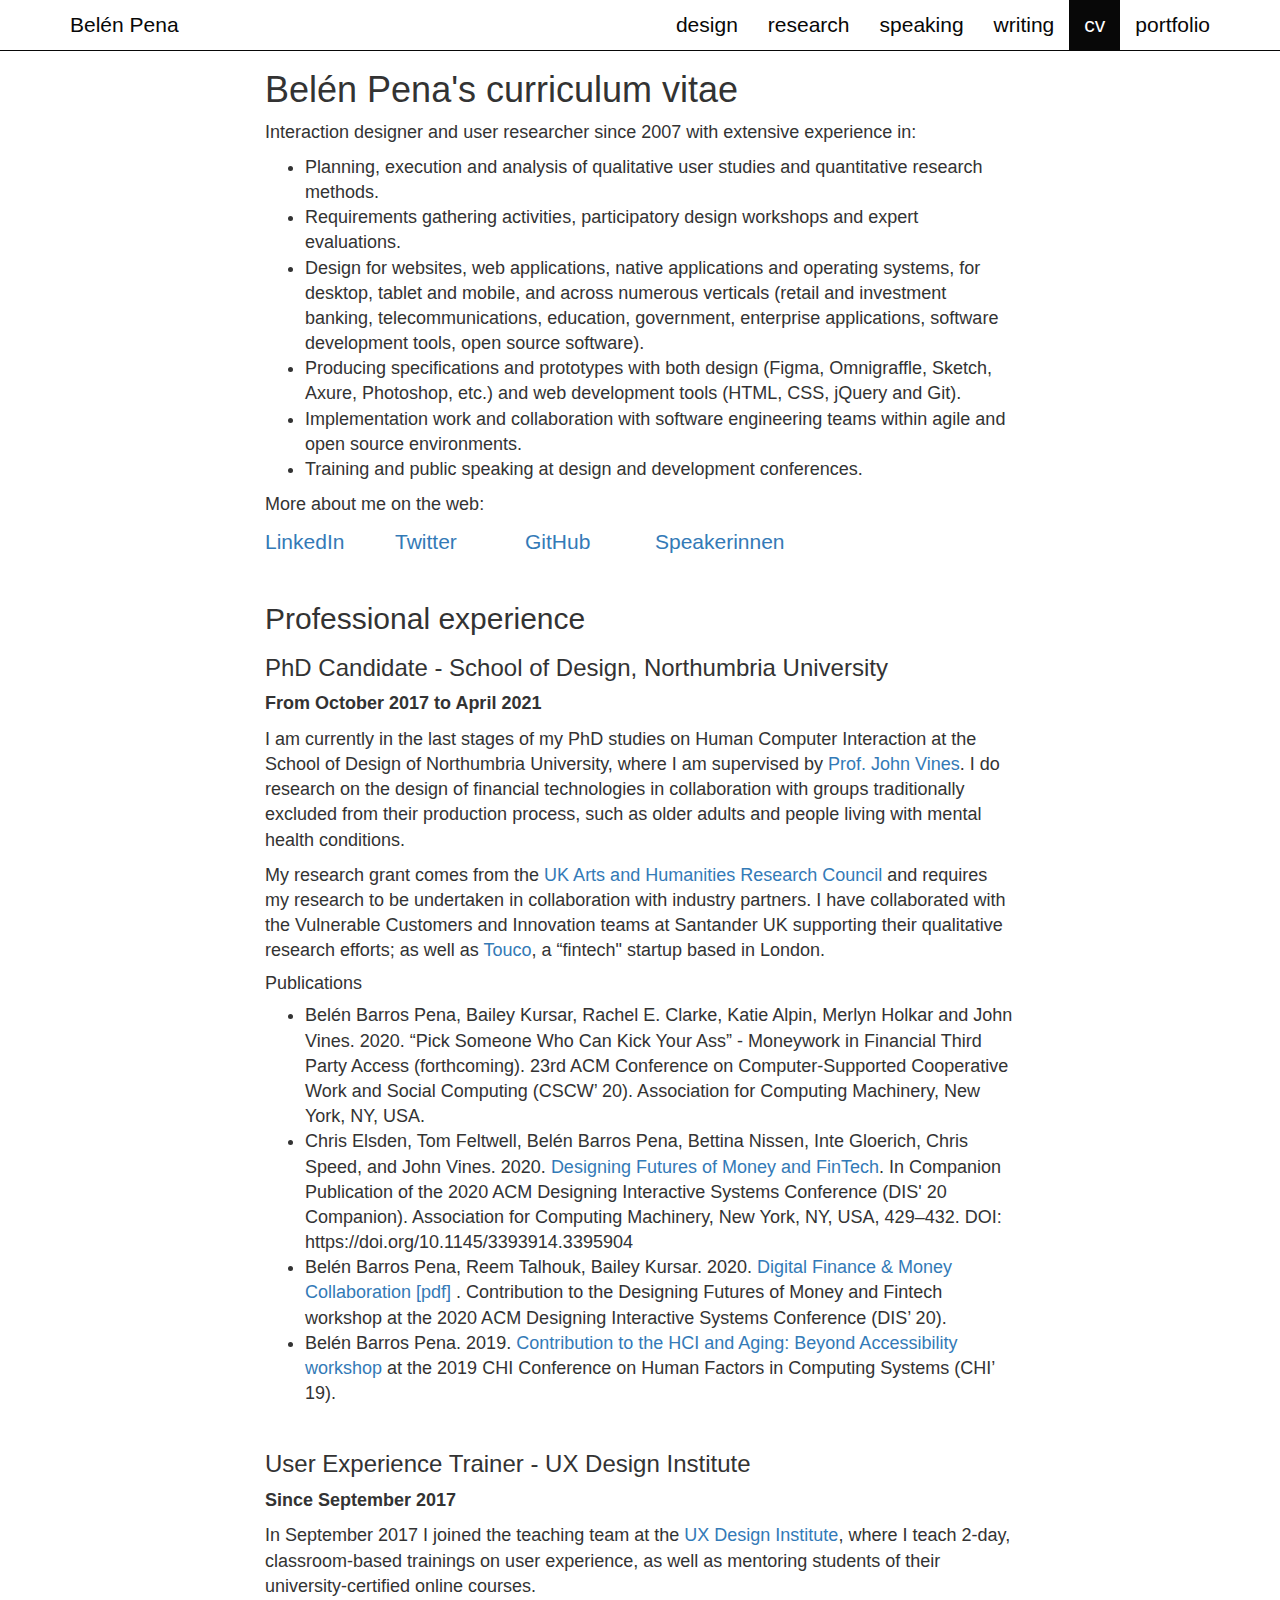
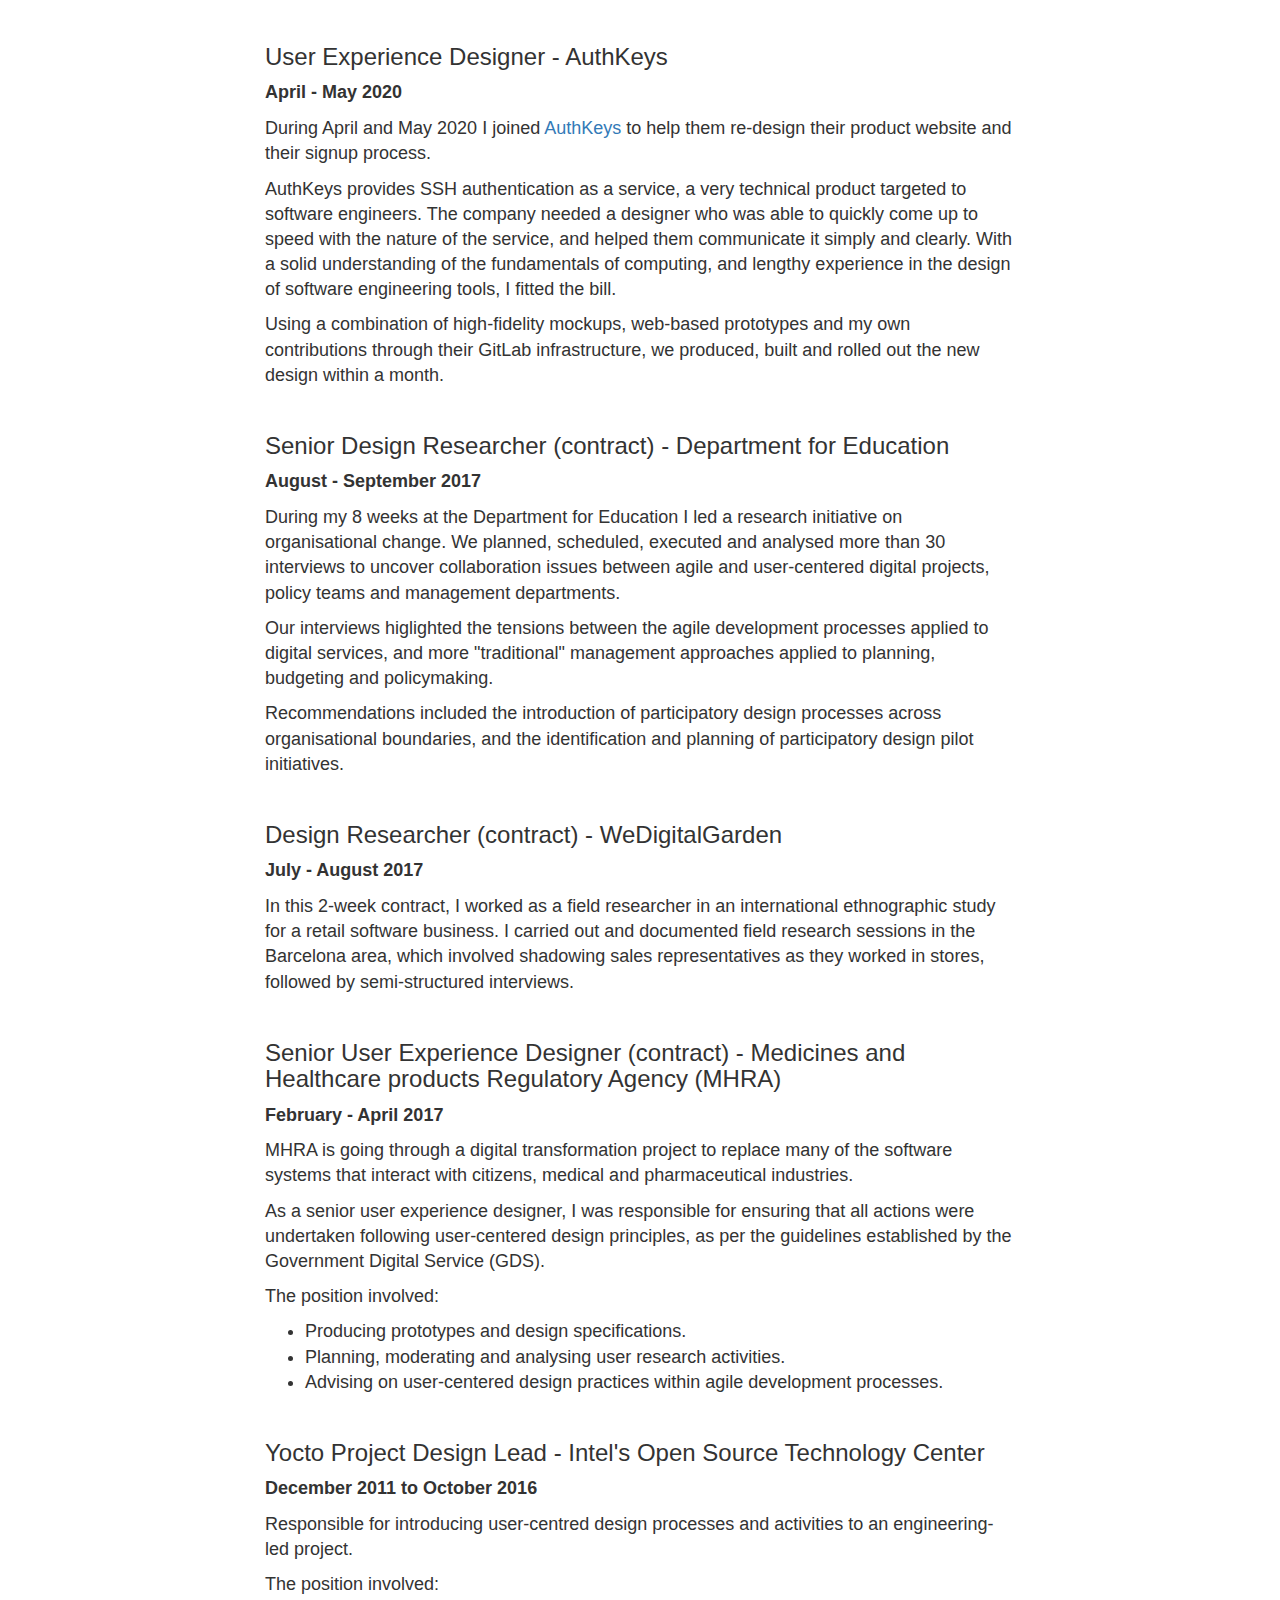
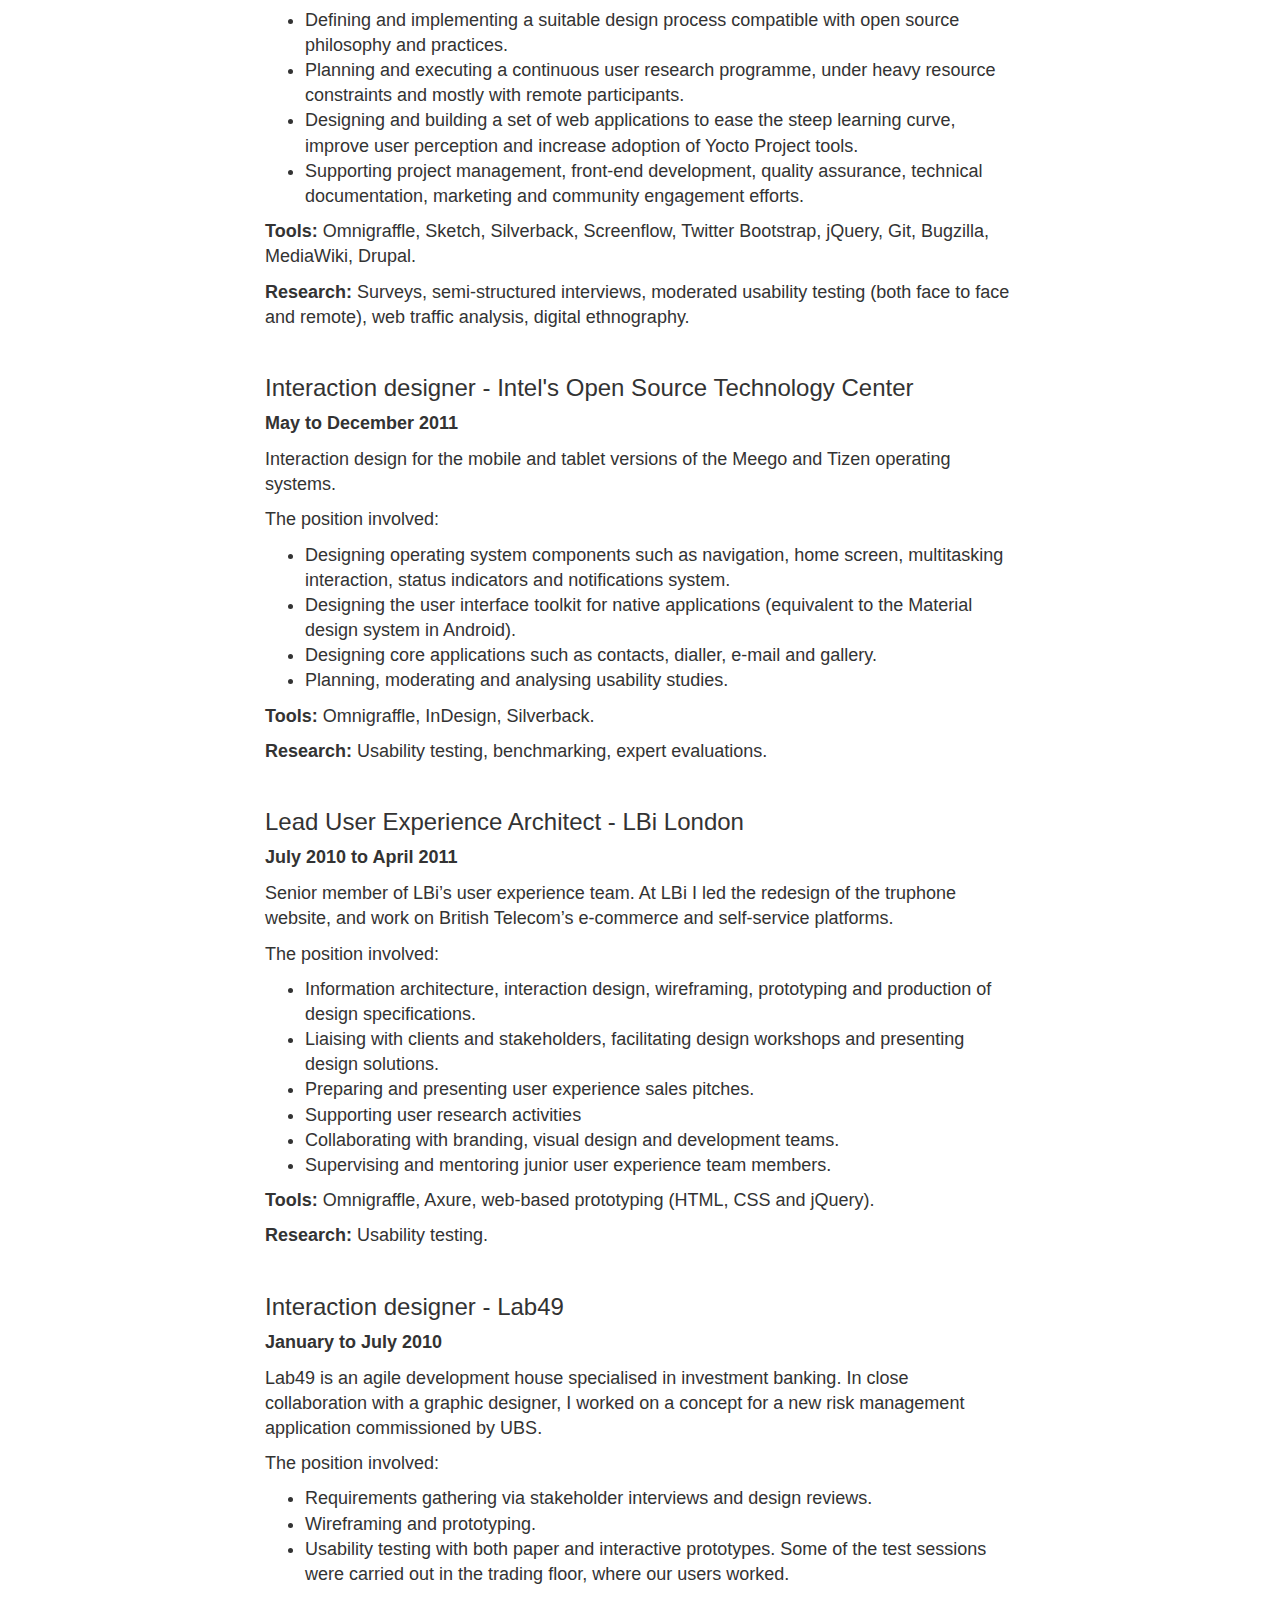
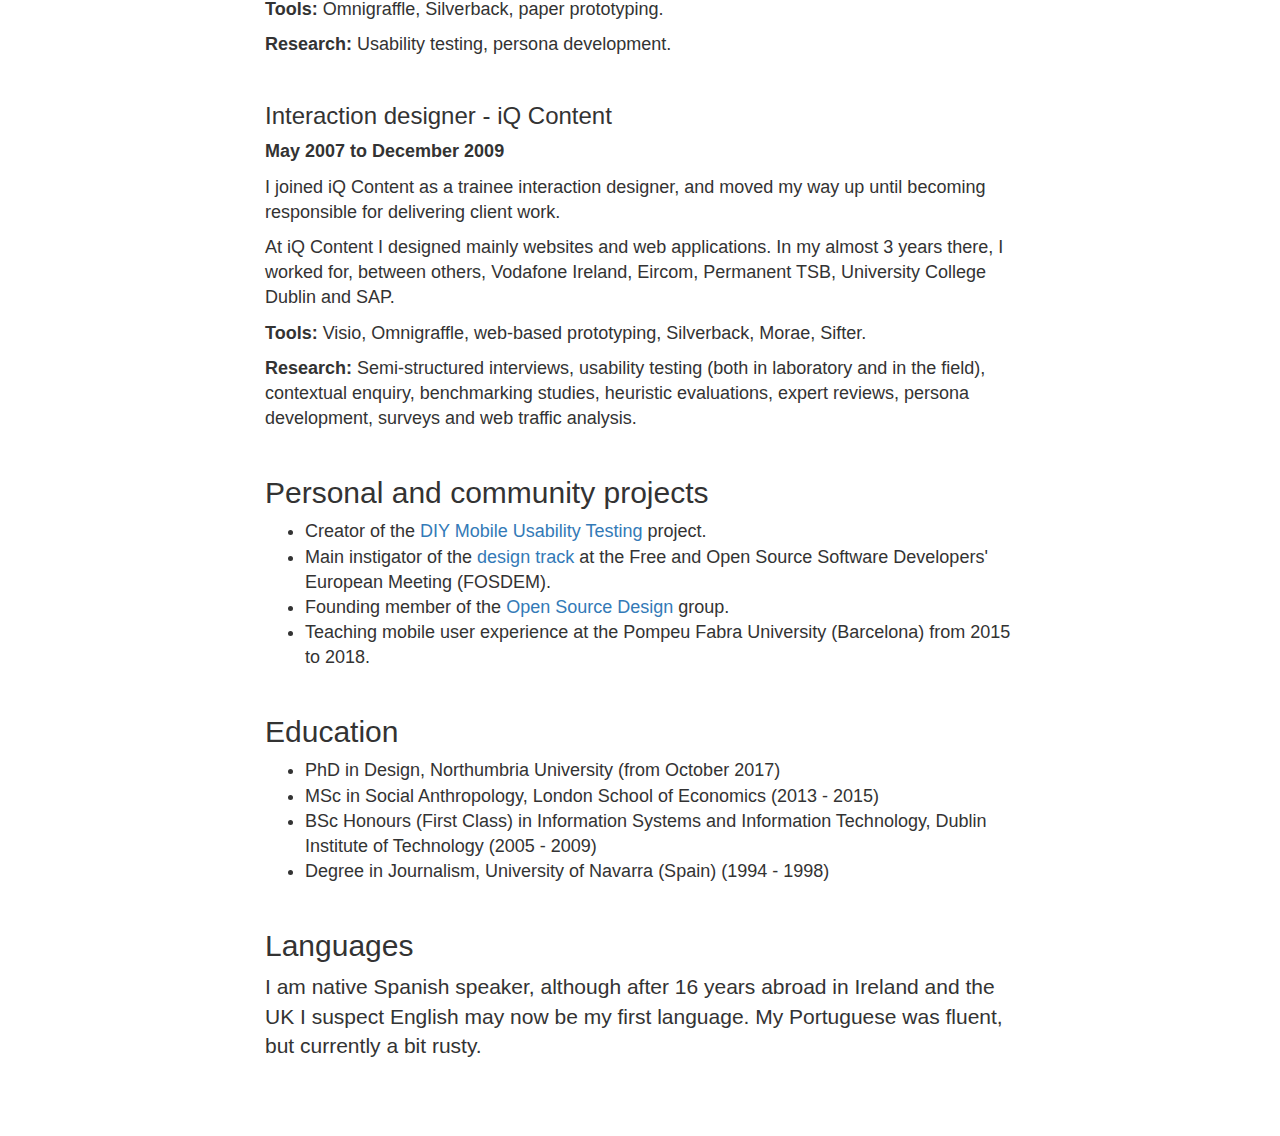
==== commit 1d745759: "Change 'upcoming' to 'forthcoming'" ====
--- a/cv.html
+++ b/cv.html
@@ -88,7 +88,7 @@
            <p>My research grant comes from the <a href="http://www.ahrc.ac.uk/">UK Arts and Humanities Research Council</a> and requires my research to be undertaken in collaboration with industry partners. I have collaborated with the Vulnerable Customers and Innovation teams at Santander UK supporting their qualitative research efforts; as well as <a href="https://usetouco.com/">Touco</a>, a “fintech" startup based in London.</p>
            <h4>Publications</h4>
            <ul>
-             <li>Belén Barros Pena, Bailey Kursar, Rachel E. Clarke, Katie Alpin, Merlyn Holkar and John Vines. 2020. “Pick Someone Who Can Kick Your Ass” - Moneywork in Financial Third Party Access. (upcoming). 23rd ACM Conference on Computer-Supported Cooperative Work and Social Computing (CSCW’ 20). Association for Computing Machinery, New York, NY, USA.</li>
+             <li>Belén Barros Pena, Bailey Kursar, Rachel E. Clarke, Katie Alpin, Merlyn Holkar and John Vines. 2020. “Pick Someone Who Can Kick Your Ass” - Moneywork in Financial Third Party Access (forthcoming). 23rd ACM Conference on Computer-Supported Cooperative Work and Social Computing (CSCW’ 20). Association for Computing Machinery, New York, NY, USA.</li>
              <li>Chris Elsden, Tom Feltwell, Belén Barros Pena, Bettina Nissen, Inte Gloerich, Chris Speed, and John Vines. 2020. <a href="https://doi.org/10.1145/3393914.3395904">Designing Futures of Money and FinTech</a>. In Companion Publication of the 2020 ACM Designing Interactive Systems Conference (DIS' 20 Companion). Association for Computing Machinery, New York, NY, USA, 429–432. DOI: https://doi.org/10.1145/3393914.3395904</li>
              <li>Belén Barros Pena, Reem Talhouk, Bailey Kursar. 2020. <a href="http://designfutures.money/wp-content/uploads/sites/31/2020/07/Belen-Reem.pdf">Digital Finance & Money Collaboration [pdf]</a> . Contribution to the Designing Futures of Money and Fintech workshop at the 2020 ACM Designing Interactive Systems Conference (DIS’ 20).</li>
              <li>Belén Barros Pena. 2019. <a href="https://mobileage.scc-brutha.lancs.ac.uk/index.php/belen-barros-pena-school-of-design-northumbria-university/">Contribution to the HCI and Aging: Beyond Accessibility workshop</a> at the 2019 CHI Conference on Human Factors in Computing Systems (CHI’ 19).</li>
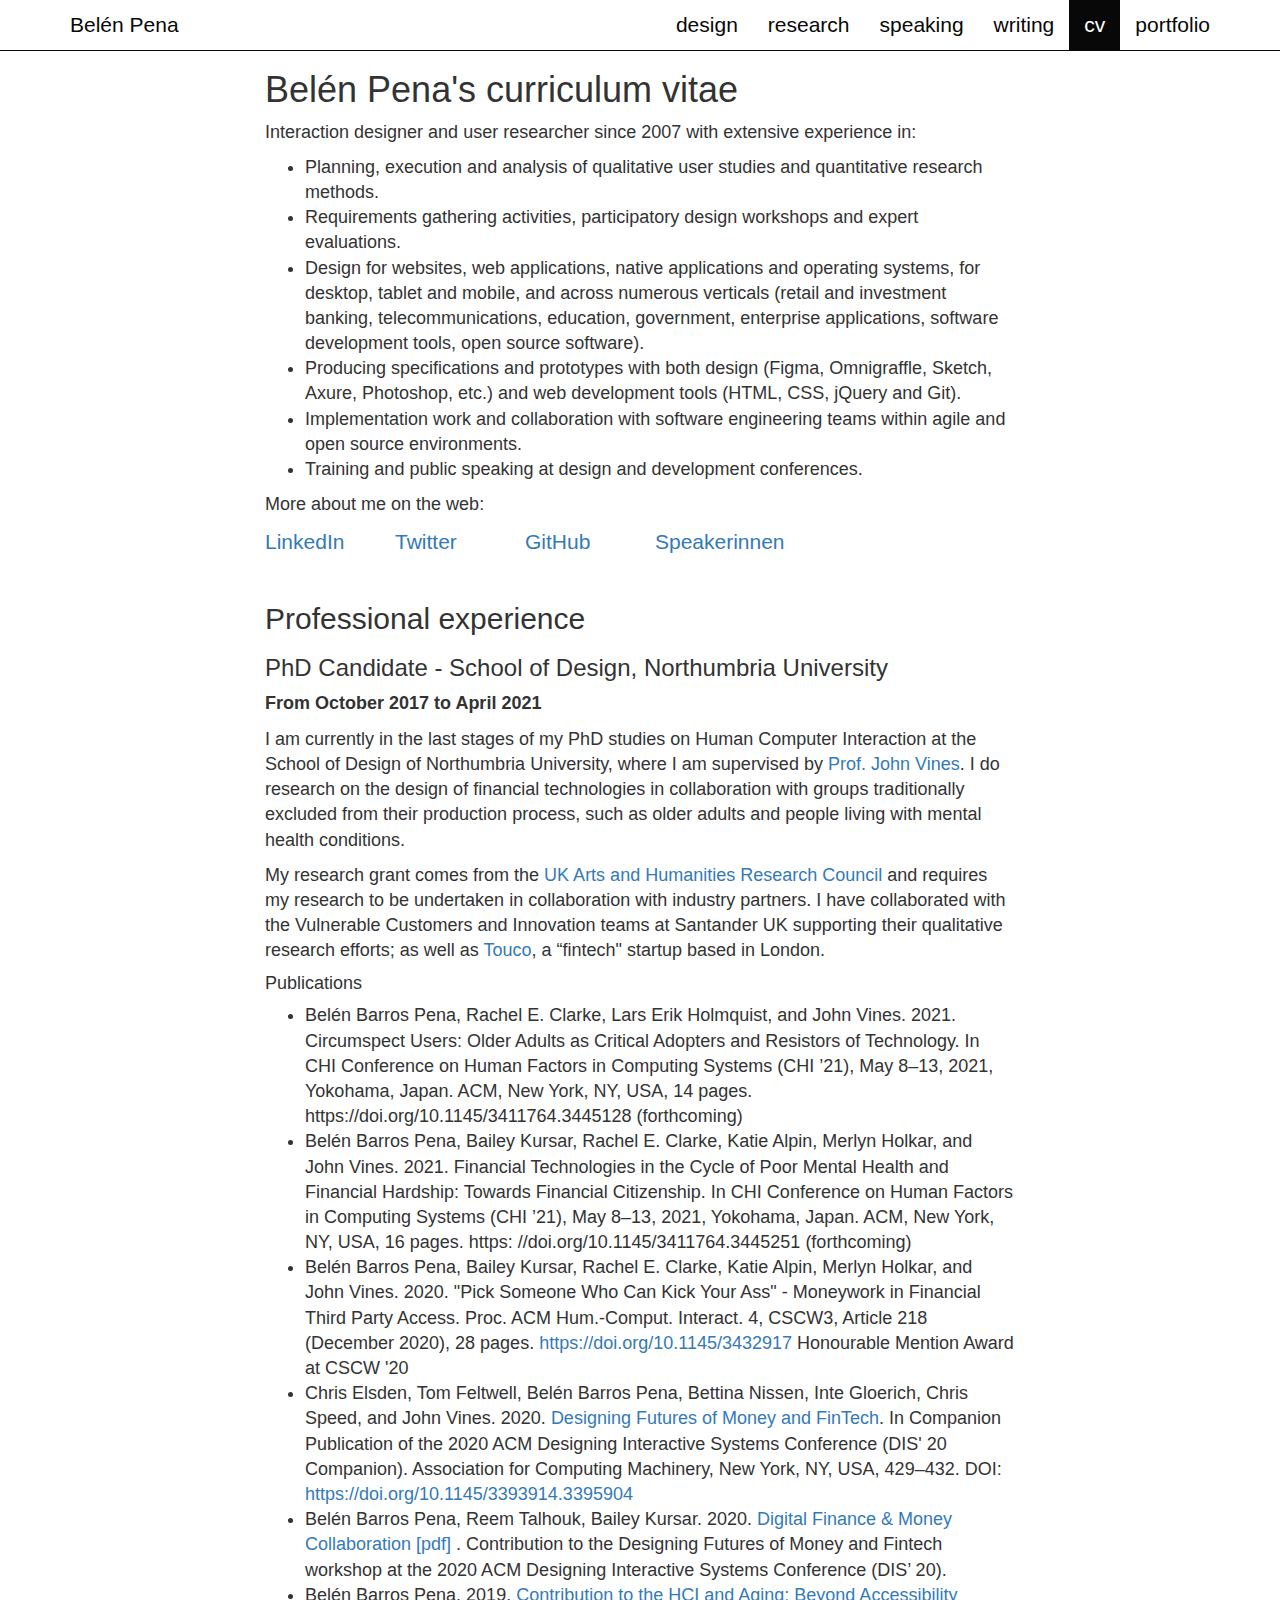
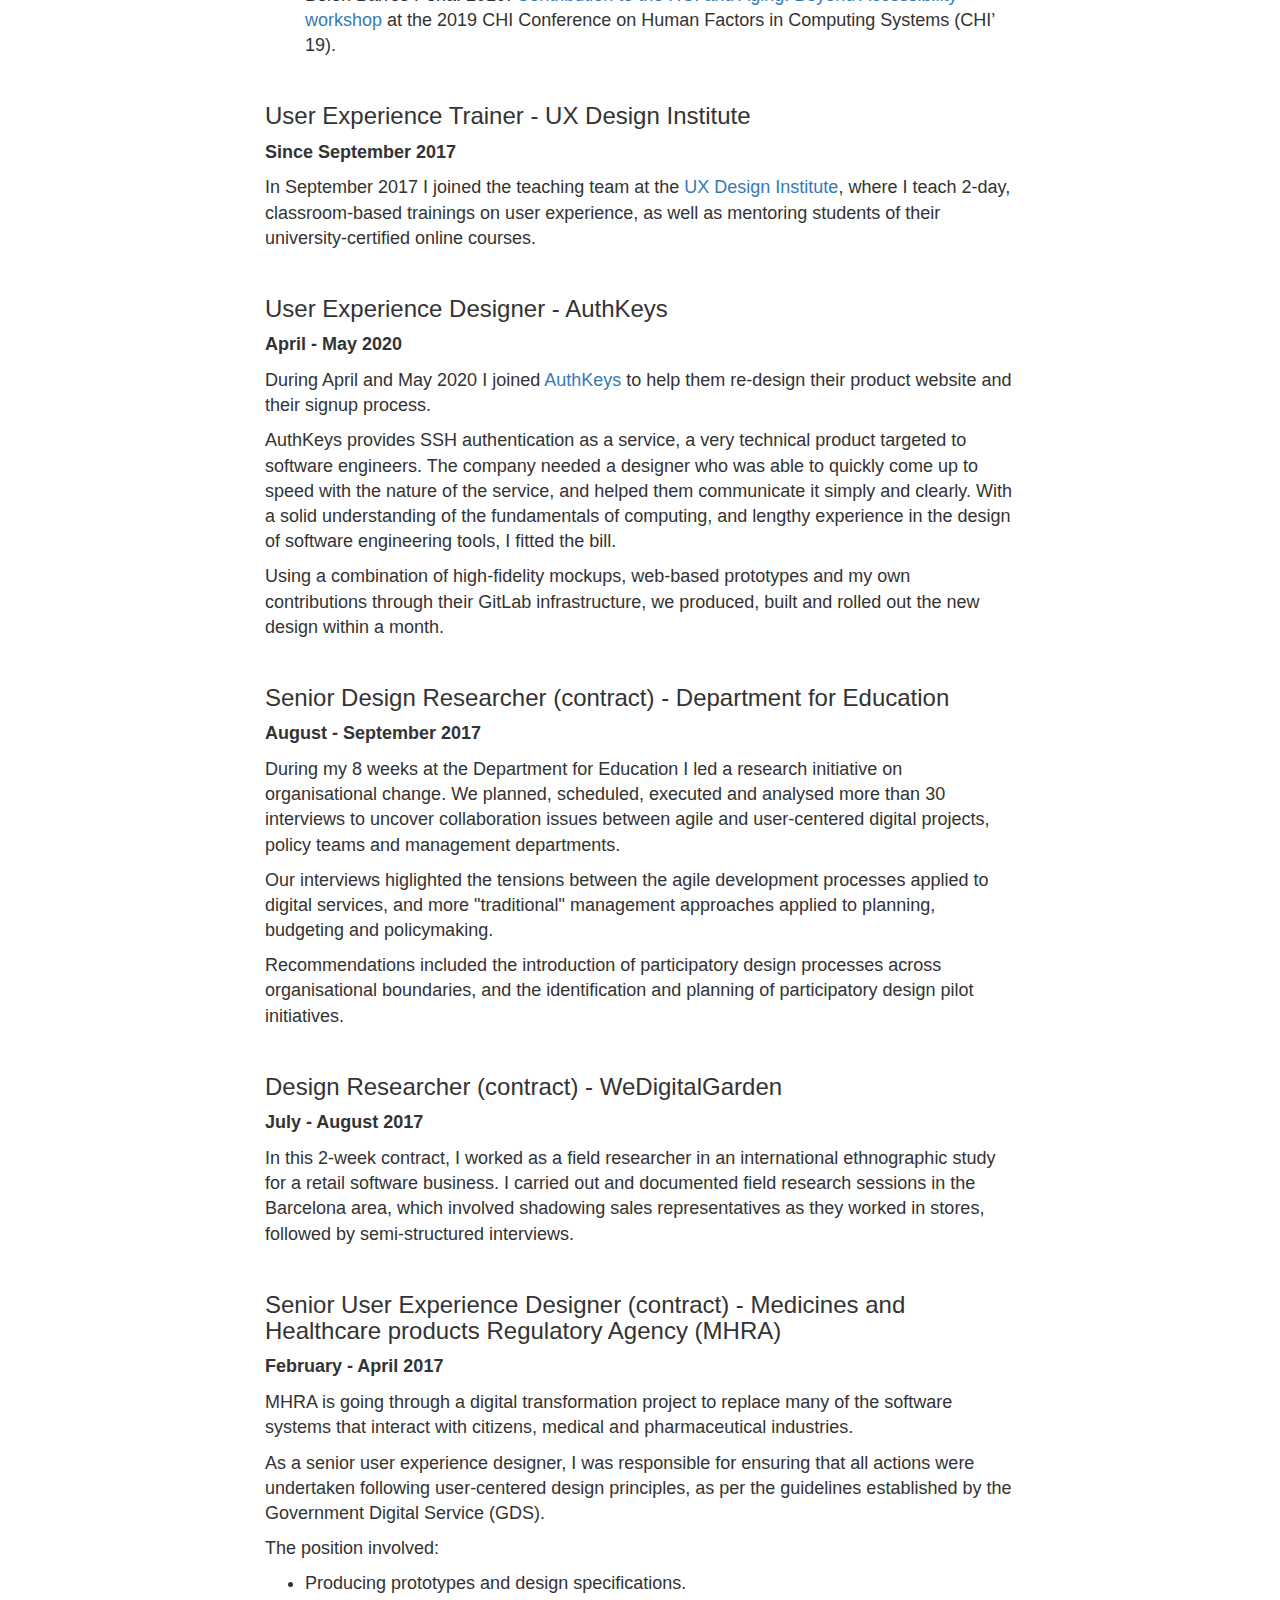
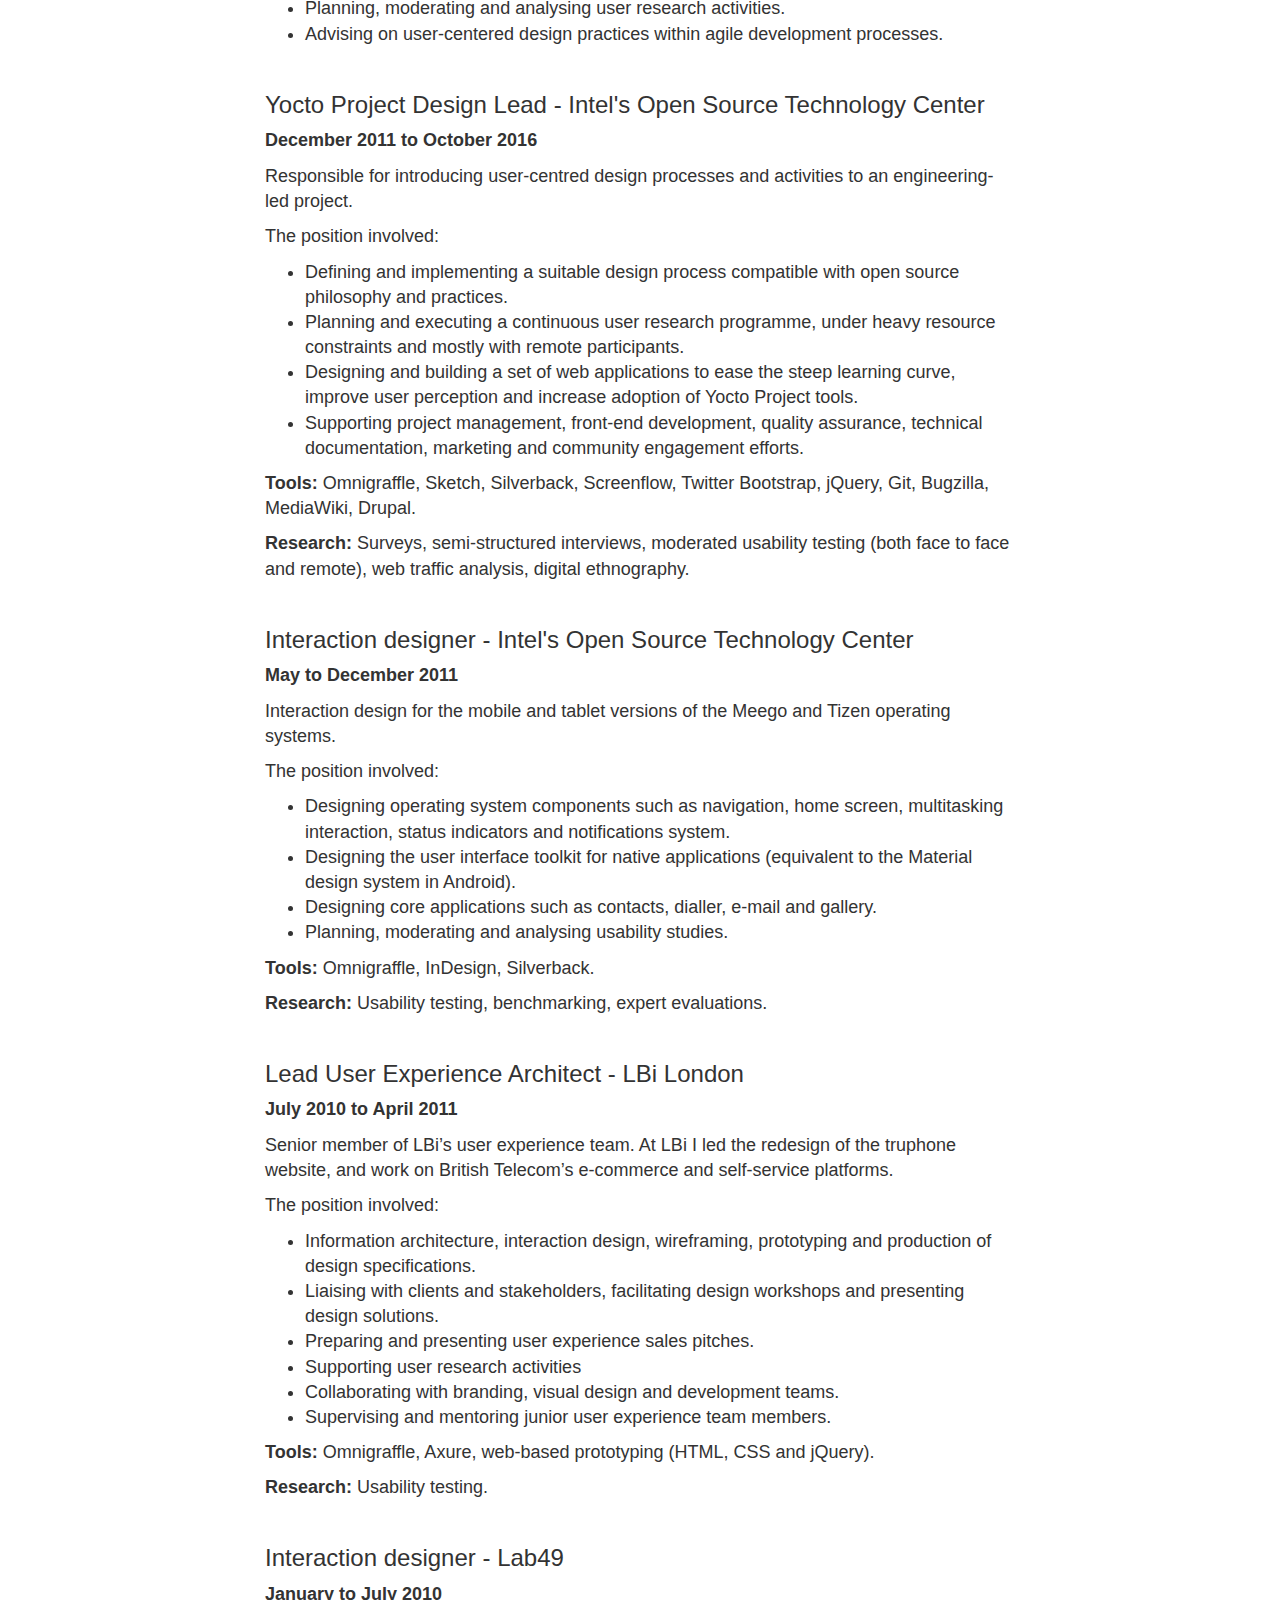
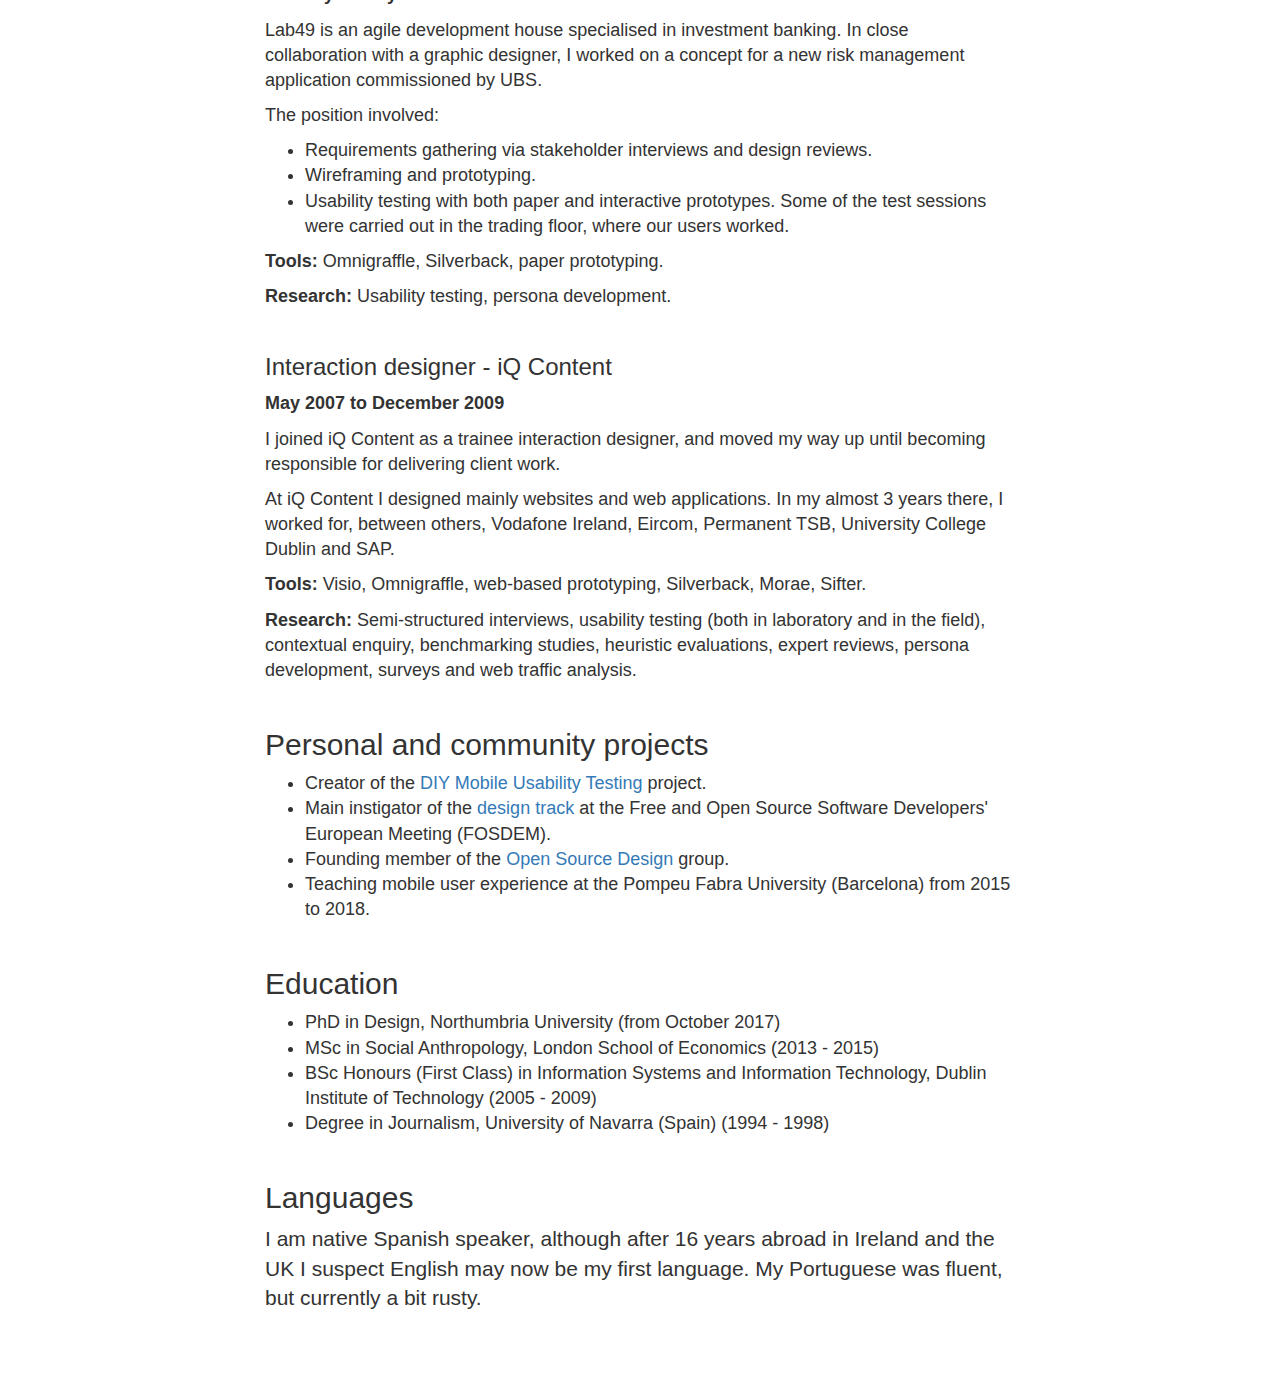
==== commit 2f3790ac: "Update publications list with CHI '21 papers." ====
--- a/cv.html
+++ b/cv.html
@@ -42,7 +42,7 @@
            <li><a class="main-nav" href="#">design</a></li>
            <li><a class="main-nav" href="research.html">research</a></li>
            <li><a class="main-nav" href="#">speaking</a></li>
-           <li><a class="main-nav" href="#">writing</a></li>
+           <li><a class="main-nav" href="writing.html">writing</a></li>
            <li class="active"><a class="main-nav" href="#">cv</a></li>
            <li><a class="main-nav" href="portfolio.html">portfolio</a></li>
          </ul>
@@ -88,8 +88,10 @@
            <p>My research grant comes from the <a href="http://www.ahrc.ac.uk/">UK Arts and Humanities Research Council</a> and requires my research to be undertaken in collaboration with industry partners. I have collaborated with the Vulnerable Customers and Innovation teams at Santander UK supporting their qualitative research efforts; as well as <a href="https://usetouco.com/">Touco</a>, a “fintech" startup based in London.</p>
            <h4>Publications</h4>
            <ul>
-             <li>Belén Barros Pena, Bailey Kursar, Rachel E. Clarke, Katie Alpin, Merlyn Holkar and John Vines. 2020. “Pick Someone Who Can Kick Your Ass” - Moneywork in Financial Third Party Access (forthcoming). 23rd ACM Conference on Computer-Supported Cooperative Work and Social Computing (CSCW’ 20). Association for Computing Machinery, New York, NY, USA.</li>
-             <li>Chris Elsden, Tom Feltwell, Belén Barros Pena, Bettina Nissen, Inte Gloerich, Chris Speed, and John Vines. 2020. <a href="https://doi.org/10.1145/3393914.3395904">Designing Futures of Money and FinTech</a>. In Companion Publication of the 2020 ACM Designing Interactive Systems Conference (DIS' 20 Companion). Association for Computing Machinery, New York, NY, USA, 429–432. DOI: https://doi.org/10.1145/3393914.3395904</li>
+             <li>Belén Barros Pena, Rachel E. Clarke, Lars Erik Holmquist, and John Vines. 2021. Circumspect Users: Older Adults as Critical Adopters and Resistors of Technology. In CHI Conference on Human Factors in Computing Systems (CHI ’21), May 8–13, 2021, Yokohama, Japan. ACM, New York, NY, USA, 14 pages. https://doi.org/10.1145/3411764.3445128 (forthcoming)</li>
+             <li>Belén Barros Pena, Bailey Kursar, Rachel E. Clarke, Katie Alpin, Merlyn Holkar, and John Vines. 2021. Financial Technologies in the Cycle of Poor Mental Health and Financial Hardship: Towards Financial Citizenship. In CHI Conference on Human Factors in Computing Systems (CHI ’21), May 8–13, 2021, Yokohama, Japan. ACM, New York, NY, USA, 16 pages. https: //doi.org/10.1145/3411764.3445251 (forthcoming)</li>
+             <li>Belén Barros Pena, Bailey Kursar, Rachel E. Clarke, Katie Alpin, Merlyn Holkar, and John Vines. 2020. "Pick Someone Who Can Kick Your Ass" - Moneywork in Financial Third Party Access. Proc. ACM Hum.-Comput. Interact. 4, CSCW3, Article 218 (December 2020), 28 pages. <a href="https://doi.org/10.1145/3432917">https://doi.org/10.1145/3432917</a> Honourable Mention Award at CSCW '20</li>
+             <li>Chris Elsden, Tom Feltwell, Belén Barros Pena, Bettina Nissen, Inte Gloerich, Chris Speed, and John Vines. 2020. <a href="https://doi.org/10.1145/3393914.3395904">Designing Futures of Money and FinTech</a>. In Companion Publication of the 2020 ACM Designing Interactive Systems Conference (DIS' 20 Companion). Association for Computing Machinery, New York, NY, USA, 429–432. DOI: <a href="https://doi.org/10.1145/3393914.3395904">https://doi.org/10.1145/3393914.3395904</a></li>
              <li>Belén Barros Pena, Reem Talhouk, Bailey Kursar. 2020. <a href="http://designfutures.money/wp-content/uploads/sites/31/2020/07/Belen-Reem.pdf">Digital Finance & Money Collaboration [pdf]</a> . Contribution to the Designing Futures of Money and Fintech workshop at the 2020 ACM Designing Interactive Systems Conference (DIS’ 20).</li>
              <li>Belén Barros Pena. 2019. <a href="https://mobileage.scc-brutha.lancs.ac.uk/index.php/belen-barros-pena-school-of-design-northumbria-university/">Contribution to the HCI and Aging: Beyond Accessibility workshop</a> at the 2019 CHI Conference on Human Factors in Computing Systems (CHI’ 19).</li>
            </ul>
--- a/css/custom.css
+++ b/css/custom.css
@@ -79,8 +79,12 @@
   background-color: #080808 !important;
 }
 
-.thumbnail {
+/* .thumbnail {
   border-color: #080808;
+} */
+
+.list-group-item .thumbnail {
+  margin-bottom: 0px;
 }
 
 #design {
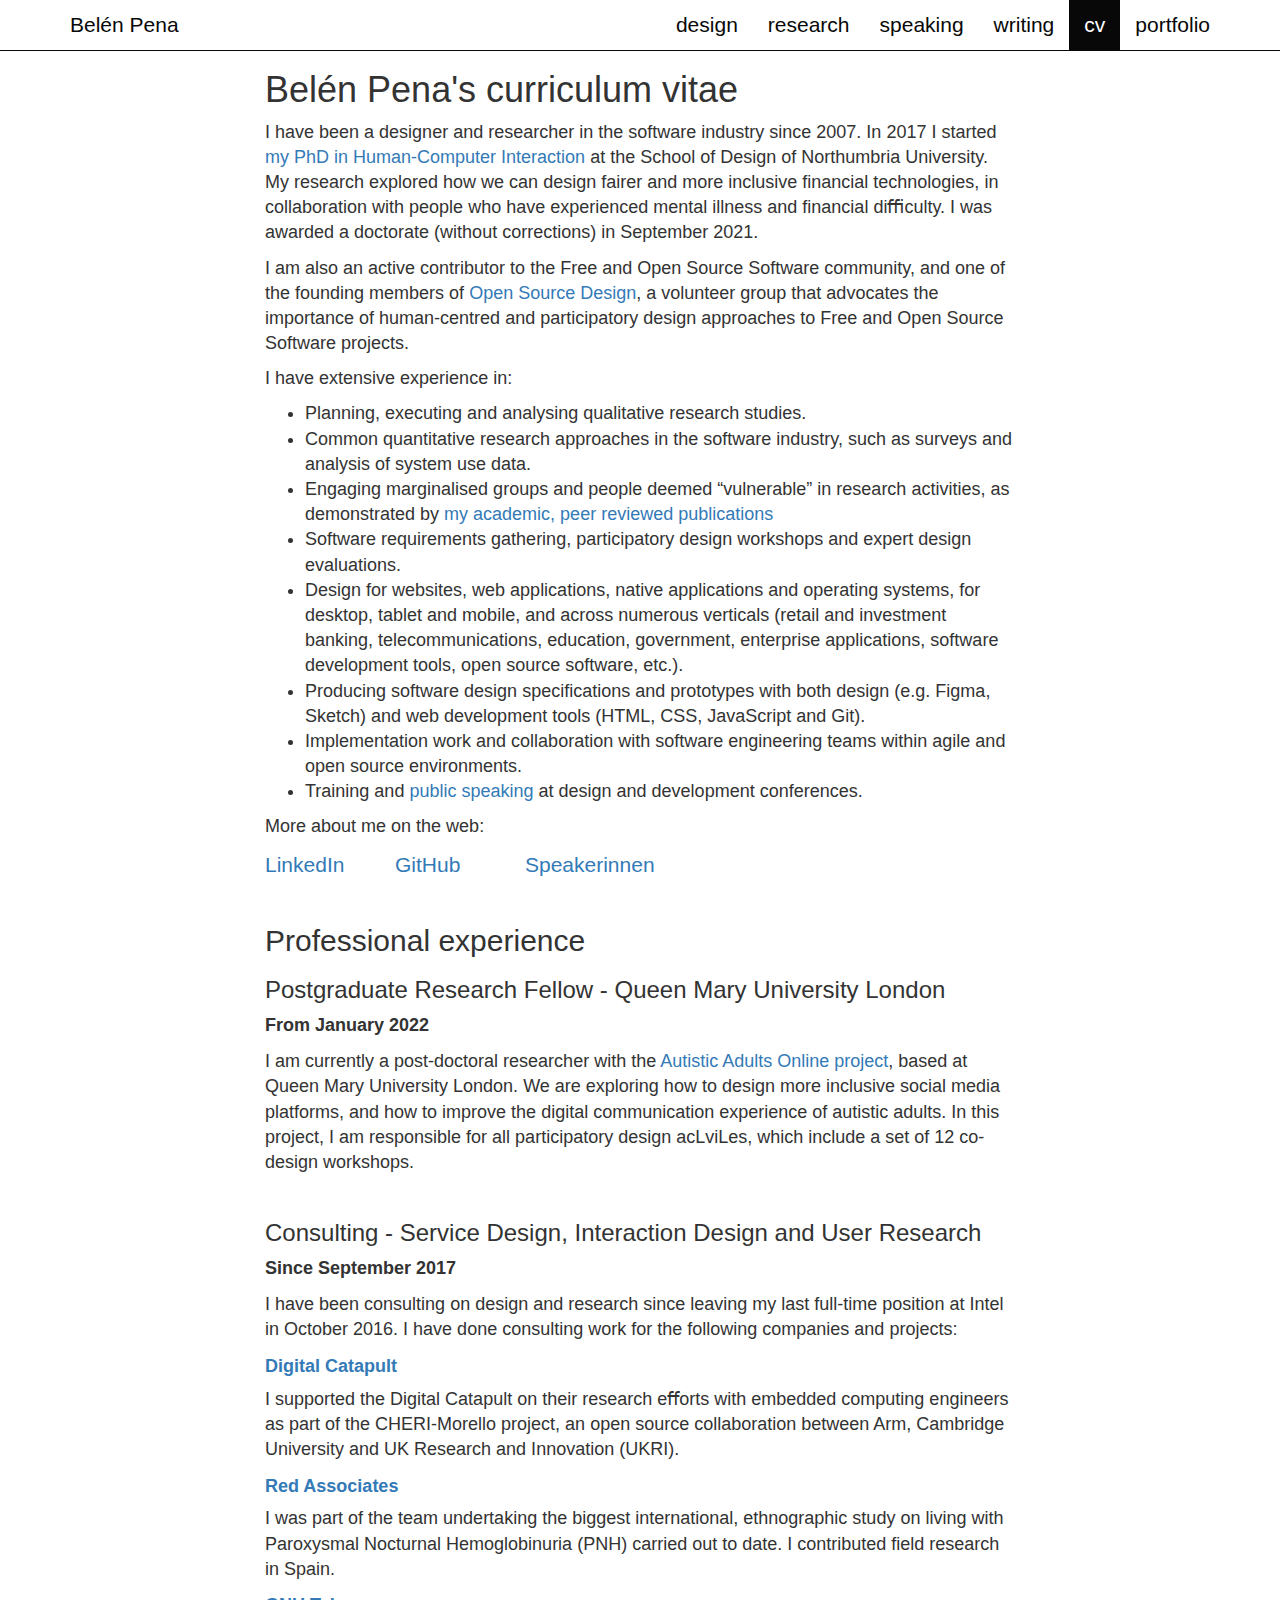
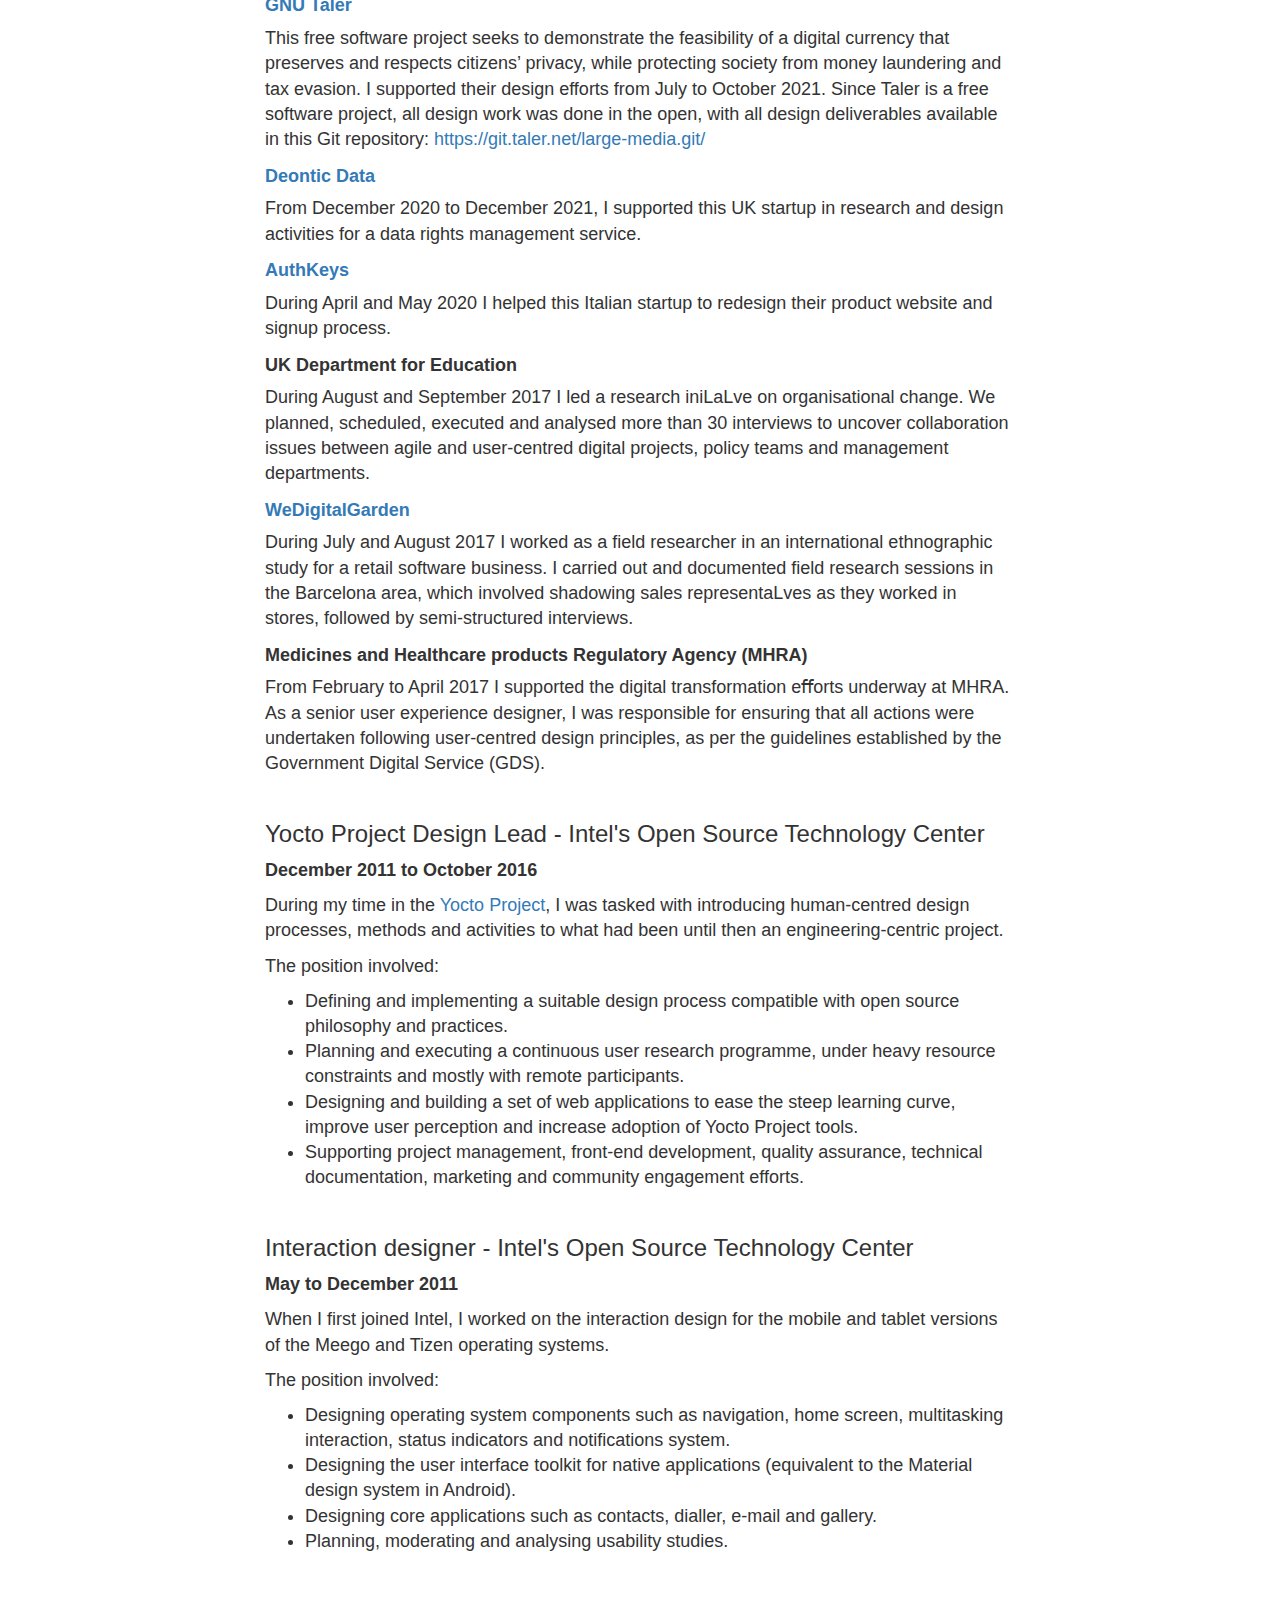
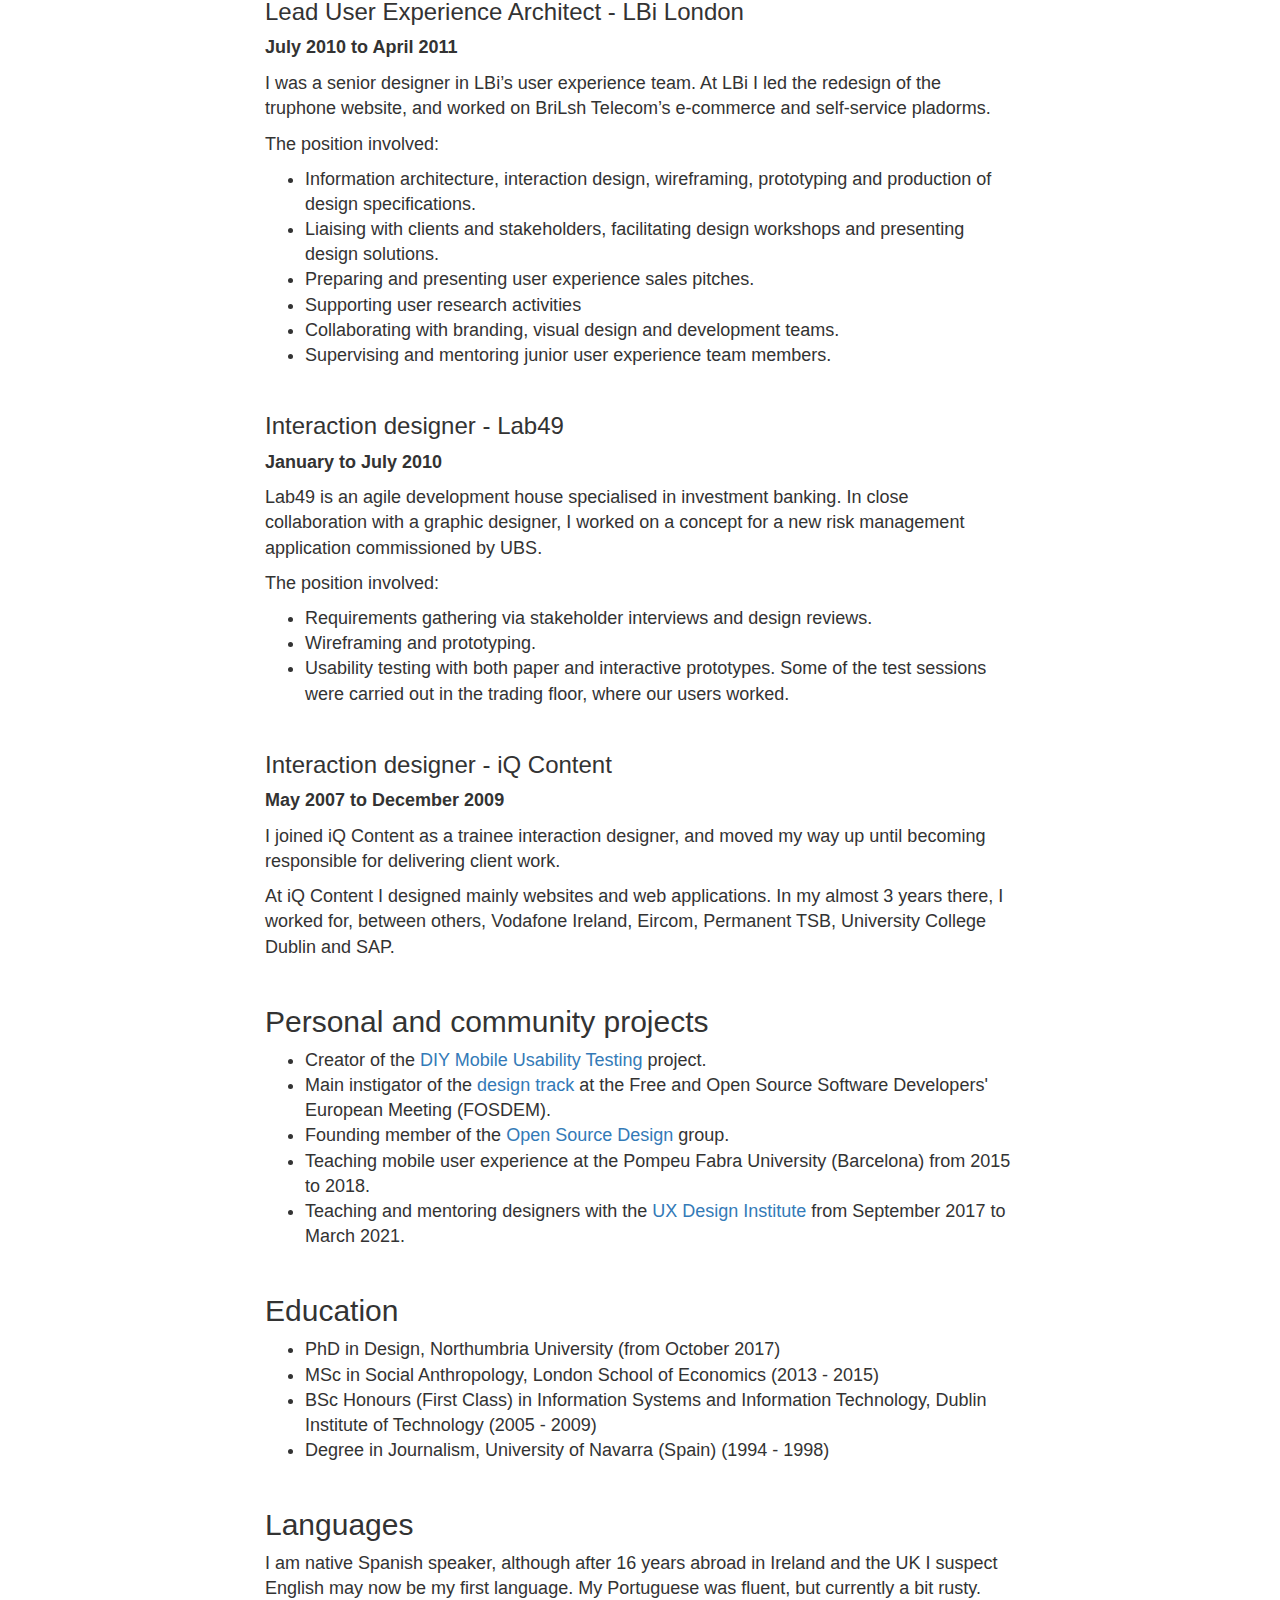
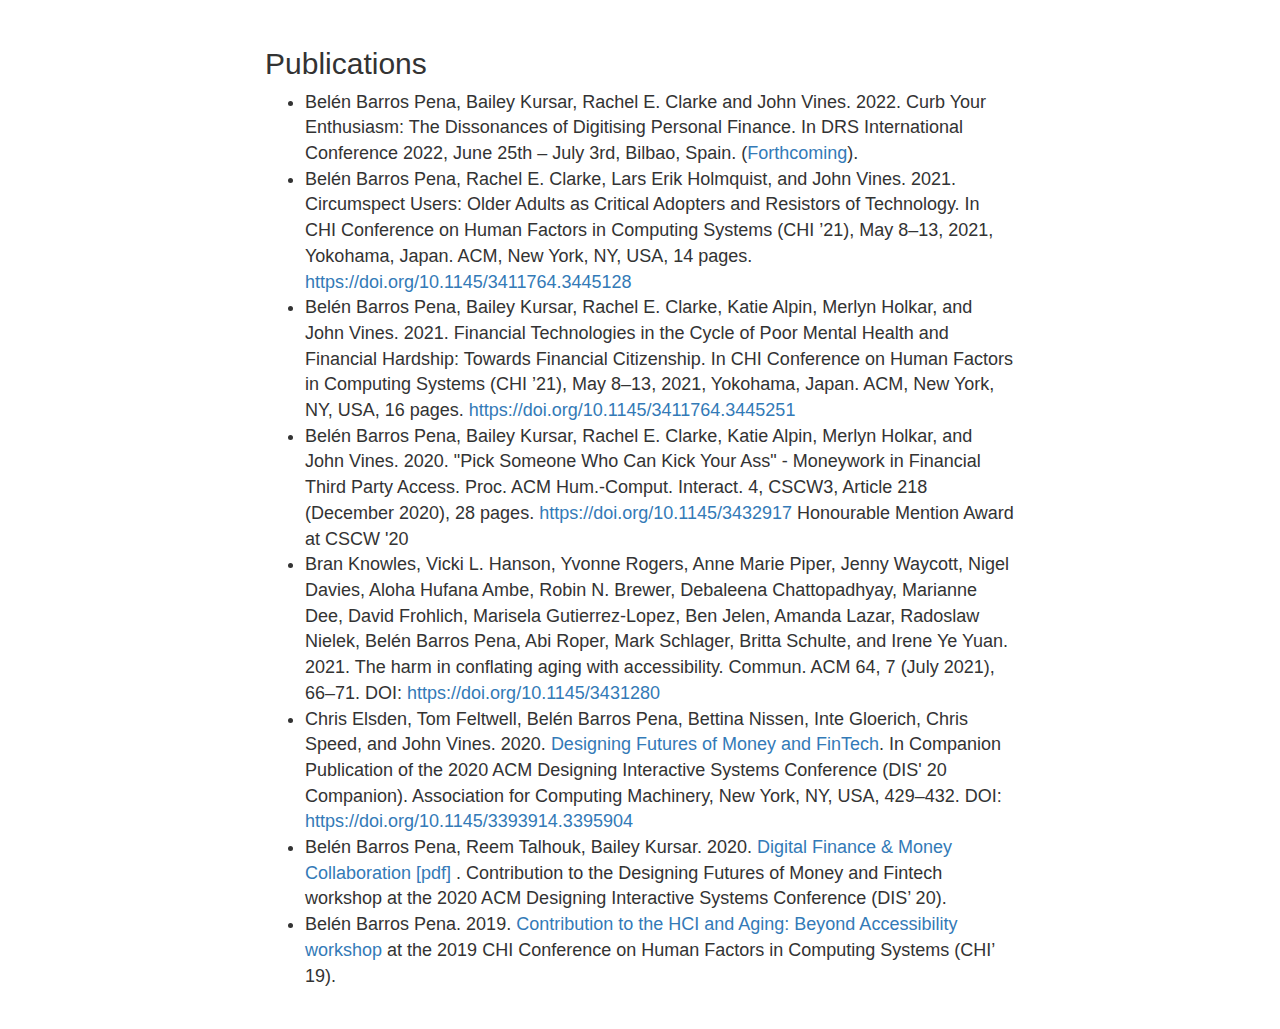
==== commit a5d9e0a6: "Update CV and upload DRS '22 paper" ====
--- a/cv.html
+++ b/cv.html
@@ -55,22 +55,27 @@
        <div class="col-md-8 col-md-offset-2">
          <h1>Belén Pena's curriculum vitae</h1>
          <div class="lead">
-           <p>Interaction designer and user researcher since 2007 with extensive experience in:</p>
-           <ul>
-             <li>Planning, execution and analysis of qualitative user studies and quantitative research methods.</li>
-             <li>Requirements gathering activities, participatory design workshops and expert evaluations.</li>
-             <li>Design for websites, web applications, native applications and operating systems, for desktop, tablet and mobile, and across numerous verticals (retail and investment banking, telecommunications, education, government, enterprise applications, software development tools, open source software).</li>
-             <li>Producing specifications and prototypes with both design (Figma, Omnigraffle, Sketch, Axure, Photoshop, etc.) and web development tools (HTML, CSS, jQuery and Git).</li>
-             <li>Implementation work and collaboration with software engineering teams within agile and open source environments. </li>
-             <li>Training and public speaking at design and development conferences.</li>
+           <p>I have been a designer and researcher in the software industry since 2007. In 2017 I started
+             <a href="https://ethos.bl.uk/OrderDetails.do?uin=uk.bl.ethos.843744">my PhD in Human-Computer Interaction</a> at the School of Design of Northumbria University.
+             My research explored how we can design fairer and more inclusive ﬁnancial technologies,
+             in collaboration with people who have experienced mental illness and ﬁnancial diﬃculty. I was awarded a doctorate (without corrections) in September 2021.</p>
+            <p>I am also an active contributor to the Free and Open Source Software community, and one
+              of the founding members of <a href="https://www.opensourcedesign.net">Open Source Design</a>, a volunteer group that advocates the importance of human-centred and participatory design approaches to Free and Open Source Software projects.</p>
+           <p>I have extensive experience in:</p>
+           <ul>
+             <li>Planning, executing and analysing qualitative research studies.</li>
+             <li>Common quantitative research approaches in the software industry, such as surveys and analysis of system use data.</li>
+             <li>Engaging marginalised groups and people deemed “vulnerable” in research activities,  as demonstrated by <a href="https://scholar.google.com/citations?user=UosJ67QAAAAJ&hl=en&oi=ao">my academic, peer reviewed publications</a></li>
+             <li>Software requirements gathering, participatory design workshops and expert design evaluations.</li>
+             <li>Design for websites, web applications, native applications and operating systems, for desktop, tablet and mobile, and across numerous verticals (retail and investment banking, telecommunications, education, government, enterprise applications, software development tools, open source software, etc.).</li>
+             <li>Producing software design speciﬁcations and prototypes with both design (e.g. Figma, Sketch) and web development tools (HTML, CSS, JavaScript and Git).</li>
+             <li>Implementation work and collaboration with software engineering teams within agile and open source environments.</li>
+             <li>Training and <a href="https://speakerinnen.org/en/profiles/belen-barros-pena">public speaking</a> at design and development conferences.</li>
            </ul>
            <p>More about me on the web:</p>
            <div class="row">
              <div class="col-sm-2">
                <a href="https://www.linkedin.com/in/belenbarrospena">LinkedIn</a>
-             </div>
-             <div class="col-sm-2">
-               <a href="https://twitter.com/belenpena">Twitter</a>
              </div>
              <div class="col-sm-2">
                <a href="https://github.com/belenbarrospena">GitHub</a>
@@ -81,60 +86,36 @@
            </div>
          </div>
          <h2>Professional experience</h2>
-         <h3>PhD Candidate - School of Design, Northumbria University</h3>
-         <p><strong>From October 2017 to April 2021</strong></p>
-         <div class="lead">
-           <p>I am currently in the last stages of my PhD studies on Human Computer Interaction at the School of Design of Northumbria University, where I am supervised by <a href="https://www.northumbria.ac.uk/about-us/our-staff/v/john-vines/">Prof. John Vines</a>. I do research on the design of financial technologies in collaboration with groups traditionally excluded from their production process, such as older adults and people living with mental health conditions. </p>
-           <p>My research grant comes from the <a href="http://www.ahrc.ac.uk/">UK Arts and Humanities Research Council</a> and requires my research to be undertaken in collaboration with industry partners. I have collaborated with the Vulnerable Customers and Innovation teams at Santander UK supporting their qualitative research efforts; as well as <a href="https://usetouco.com/">Touco</a>, a “fintech" startup based in London.</p>
-           <h4>Publications</h4>
-           <ul>
-             <li>Belén Barros Pena, Rachel E. Clarke, Lars Erik Holmquist, and John Vines. 2021. Circumspect Users: Older Adults as Critical Adopters and Resistors of Technology. In CHI Conference on Human Factors in Computing Systems (CHI ’21), May 8–13, 2021, Yokohama, Japan. ACM, New York, NY, USA, 14 pages. https://doi.org/10.1145/3411764.3445128 (forthcoming)</li>
-             <li>Belén Barros Pena, Bailey Kursar, Rachel E. Clarke, Katie Alpin, Merlyn Holkar, and John Vines. 2021. Financial Technologies in the Cycle of Poor Mental Health and Financial Hardship: Towards Financial Citizenship. In CHI Conference on Human Factors in Computing Systems (CHI ’21), May 8–13, 2021, Yokohama, Japan. ACM, New York, NY, USA, 16 pages. https: //doi.org/10.1145/3411764.3445251 (forthcoming)</li>
-             <li>Belén Barros Pena, Bailey Kursar, Rachel E. Clarke, Katie Alpin, Merlyn Holkar, and John Vines. 2020. "Pick Someone Who Can Kick Your Ass" - Moneywork in Financial Third Party Access. Proc. ACM Hum.-Comput. Interact. 4, CSCW3, Article 218 (December 2020), 28 pages. <a href="https://doi.org/10.1145/3432917">https://doi.org/10.1145/3432917</a> Honourable Mention Award at CSCW '20</li>
-             <li>Chris Elsden, Tom Feltwell, Belén Barros Pena, Bettina Nissen, Inte Gloerich, Chris Speed, and John Vines. 2020. <a href="https://doi.org/10.1145/3393914.3395904">Designing Futures of Money and FinTech</a>. In Companion Publication of the 2020 ACM Designing Interactive Systems Conference (DIS' 20 Companion). Association for Computing Machinery, New York, NY, USA, 429–432. DOI: <a href="https://doi.org/10.1145/3393914.3395904">https://doi.org/10.1145/3393914.3395904</a></li>
-             <li>Belén Barros Pena, Reem Talhouk, Bailey Kursar. 2020. <a href="http://designfutures.money/wp-content/uploads/sites/31/2020/07/Belen-Reem.pdf">Digital Finance & Money Collaboration [pdf]</a> . Contribution to the Designing Futures of Money and Fintech workshop at the 2020 ACM Designing Interactive Systems Conference (DIS’ 20).</li>
-             <li>Belén Barros Pena. 2019. <a href="https://mobileage.scc-brutha.lancs.ac.uk/index.php/belen-barros-pena-school-of-design-northumbria-university/">Contribution to the HCI and Aging: Beyond Accessibility workshop</a> at the 2019 CHI Conference on Human Factors in Computing Systems (CHI’ 19).</li>
-           </ul>
-         </div>
-         <h3>User Experience Trainer - UX Design Institute</h3>
+         <h3>Postgraduate Research Fellow - Queen Mary University London</h3>
+         <p><strong>From January 2022</strong></p>
+         <div class="lead">
+           <p>I am currently a post-doctoral researcher with the <a href="https://autisticadultsonline.com/">Autistic Adults Online project</a>, based at Queen Mary University London. We are exploring how to design more inclusive social media platforms, and how to improve the digital communication experience of autistic adults. In this project, I am responsible for all participatory design acLviLes, which include a set of 12 co-design workshops.</p>
+         </div>
+         <h3>Consulting - Service Design, Interaction Design and User Research</h3>
          <p><strong>Since September 2017</strong></p>
          <div class="lead">
-           <p>In September 2017 I joined the teaching team at the <a href="https://www.uxdesigninstitute.com">UX Design Institute</a>, where I teach 2-day, classroom-based trainings on user experience, as well as mentoring students of their university-certified online courses. </p>
-         </div>
-         <h3>User Experience Designer - AuthKeys</h3>
-         <p><strong>April - May 2020</strong></p>
-         <div class="lead">
-           <p>During April and May 2020 I joined <a href="https://authkeys.io/">AuthKeys</a> to help them re-design their product website and their signup process.</p>
-           <p>AuthKeys provides SSH authentication as a service, a very technical product targeted to software engineers. The company needed a designer who was able to quickly come up to speed with the nature of the service, and helped them communicate it simply and clearly. With a solid understanding of the fundamentals of computing, and lengthy experience in the design of software engineering tools, I fitted the bill.</p>
-           <p>Using a combination of high-fidelity mockups, web-based prototypes and my own contributions through their GitLab infrastructure, we produced, built and rolled out the new design within a month.<p>
-         </div>
-         <h3>Senior Design Researcher (contract) - Department for Education</h3>
-         <p><strong>August - September 2017</strong></p>
-         <div class="lead">
-           <p>During my 8 weeks at the Department for Education I led a research initiative on organisational change. We planned, scheduled, executed and analysed more than 30 interviews to uncover collaboration issues between agile and user-centered digital projects, policy teams and management departments.</p>
-           <p>Our interviews higlighted the tensions between the agile development processes applied to digital services, and more &quot;traditional&quot; management approaches applied to planning, budgeting and policymaking.</p>
-           <p>Recommendations included the introduction of participatory design processes across organisational boundaries, and the identification and planning of participatory design pilot initiatives.</p>
-         </div>
-         <h3>Design Researcher (contract) - WeDigitalGarden</h3>
-         <p><strong>July - August 2017</strong></p>
-         <div class="lead">
-           <p>In this 2-week contract, I worked as a field researcher in an international ethnographic study for a retail software business. I carried out and documented field research sessions in the Barcelona area, which involved shadowing sales representatives as they worked in stores, followed by semi-structured interviews.</p>
-         </div>
-         <h3>Senior User Experience Designer (contract) - Medicines and Healthcare products Regulatory Agency (MHRA)</h3>
-         <p><strong>February - April 2017</strong></p>
-         <div class="lead">
-           <p>MHRA is going through a digital transformation project to replace many of the software systems that interact with citizens, medical and pharmaceutical industries.</p>
-           <p>As a senior user experience designer, I was responsible for ensuring that all actions were undertaken following user-centered design principles, as per the guidelines established by the Government Digital Service (GDS).</p>
-           <p>The position involved:</p>
-           <ul>
-             <li>Producing prototypes and design specifications.</li>
-             <li>Planning, moderating and analysing user research activities.</li> <li>Advising on user-centered design practices within agile development processes.</li>
-           </ul>
+           <p>I have been consulting on design and research since leaving my last full-time position at Intel in October 2016. I have done consulting work for the following companies and projects:</p>
+           <h4><a href="https://www.digicatapult.org.uk/">Digital Catapult</a></h4>
+           <p>I supported the Digital Catapult on their research eﬀorts with embedded computing engineers as part of the CHERI-Morello project, an open source collaboration between Arm, Cambridge University and UK Research and Innovation (UKRI).</p>
+           <h4><a href="https://www.redassociates.com/">Red Associates</a></h4>
+           <p>I was part of the team undertaking the biggest international, ethnographic study on living with Paroxysmal Nocturnal Hemoglobinuria (PNH) carried out to date. I contributed ﬁeld research in Spain.</p>
+           <h4><a href="https://taler.net/en/">GNU Taler</a></h4>
+           <p>This free software project seeks to demonstrate the feasibility of a digital currency that preserves and respects citizens’ privacy, while protecting society from money laundering and tax evasion. I supported their design efforts from July to October 2021. Since Taler is a free software project, all design work was done in the open, with all design deliverables available in this Git repository: <a href="https://git.taler.net/large-media.git/">https://git.taler.net/large-media.git/</a></p>
+           <h4><a href="https://www.deonticdata.com/">Deontic Data</a></h4>
+           <p>From December 2020 to December 2021, I supported this UK startup in research and design activities for a data rights management service.</p>
+           <h4><a href="https://authkeys.io/">AuthKeys</a></h4>
+           <p>During April and May 2020 I helped this Italian startup to redesign their product website and signup process.</p>
+           <h4>UK Department for Education</h4>
+           <p>During August and September 2017 I led a research iniLaLve on organisational change. We planned, scheduled, executed and analysed more than 30 interviews to uncover collaboration issues between agile and user-centred digital projects, policy teams and management departments.</p>
+           <h4><a href="https://wedigital.garden/en">WeDigitalGarden</a></h4>
+           <p>During July and August 2017 I worked as a ﬁeld researcher in an international ethnographic study for a retail software business. I carried out and documented ﬁeld research sessions in the Barcelona area, which involved shadowing sales representaLves as they worked in stores, followed by semi-structured interviews.</p>
+           <h4>Medicines and Healthcare products Regulatory Agency (MHRA)</h4>
+           <p>From February to April 2017 I supported the digital transformation eﬀorts underway at MHRA. As a senior user experience designer, I was responsible for ensuring that all actions were undertaken following user-centred design principles, as per the guidelines established by the Government Digital Service (GDS).
          </div>
          <h3>Yocto Project Design Lead - Intel's Open Source Technology Center</h3>
          <p><strong>December 2011 to October 2016</strong></p>
          <div class="lead">
-           <p>Responsible for introducing user-centred design processes and activities to an engineering-led project. </p>
+           <p>During my time in the <a href="https://www.yoctoproject.org/">Yocto Project</a>, I was tasked with introducing human-centred design processes, methods and activities to what had been until then an engineering-centric project. </p>
            <p>The position involved:</p>
            <ul>
              <li>Defining and implementing a suitable design process compatible with open source philosophy and practices.</li>
@@ -142,13 +123,11 @@
              <li>Designing and building a set of web applications to ease the steep learning curve, improve user perception and increase adoption of Yocto Project tools.</li>
              <li>Supporting project management, front-end development, quality assurance, technical documentation, marketing and community engagement efforts.</li>
            </ul>
-           <p><strong>Tools:</strong> Omnigraffle, Sketch, Silverback, Screenflow, Twitter Bootstrap, jQuery, Git, Bugzilla, MediaWiki, Drupal.</p>
-           <p><strong>Research:</strong> Surveys, semi-structured interviews, moderated usability testing (both face to face and remote), web traffic analysis, digital ethnography.</p>
          </div>
          <h3>Interaction designer - Intel's Open Source Technology Center</h3>
          <p><strong>May to December 2011</strong></p>
          <div class="lead">
-           <p>Interaction design for the mobile and tablet versions of the Meego and Tizen operating systems. </p>
+           <p>When I ﬁrst joined Intel, I worked on the interaction design for the mobile and tablet versions of the Meego and Tizen operating systems.</p>
            <p>The position involved:</p>
            <ul>
              <li>Designing operating system components such as navigation, home screen, multitasking interaction, status indicators and notifications system. </li>
@@ -156,13 +135,11 @@
              <li>Designing core applications such as contacts, dialler, e-mail and gallery. </li>
              <li>Planning, moderating and analysing usability studies.</li>
            </ul>
-           <p><strong>Tools:</strong> Omnigraffle, InDesign, Silverback.</p>
-           <p><strong>Research:</strong> Usability testing, benchmarking, expert evaluations.</p>
          </div>
          <h3>Lead User Experience Architect - LBi London</h3>
          <p><strong>July 2010 to April 2011</strong></p>
          <div class="lead">
-           <p>Senior member of LBi’s user experience team. At LBi I led the redesign of the truphone website, and work on British Telecom’s e-commerce and self-service platforms.</p>
+           <p>I was a senior designer in LBi’s user experience team. At LBi I led the redesign of the truphone website, and worked on BriLsh Telecom’s e-commerce and self-service pladorms.</p>
            <p>The position involved:</p>
            <ul>
              <li>Information architecture, interaction design, wireframing, prototyping and production of design specifications.</li>
@@ -172,8 +149,6 @@
              <li>Collaborating with branding, visual design and development teams.</li>
              <li>Supervising and mentoring junior user experience team members.</li>
            </ul>
-           <p><strong>Tools:</strong> Omnigraffle, Axure, web-based prototyping (HTML, CSS and jQuery).</p>
-           <p><strong>Research:</strong> Usability testing.</p>
          </div>
          <h3>Interaction designer - Lab49</h3>
          <p><strong>January to July 2010</strong></p>
@@ -185,23 +160,20 @@
              <li>Wireframing and prototyping.</li>
              <li>Usability testing with both paper and interactive prototypes. Some of the test sessions were carried out in the trading floor, where our users worked.</li>
            </ul>
-           <p><strong>Tools:</strong> Omnigraffle, Silverback, paper prototyping.</p>
-           <p><strong>Research:</strong> Usability testing, persona development.</p>
         </div>
         <h3>Interaction designer - iQ Content</h3>
         <p><strong>May 2007 to December 2009</strong></p>
         <div class="lead">
           <p>I joined iQ Content as a trainee interaction designer, and moved my way up until becoming responsible for delivering client work. </p>
           <p>At iQ Content I designed mainly websites and web applications. In my almost 3 years there, I worked for, between others, Vodafone Ireland, Eircom, Permanent TSB, University College Dublin and SAP.</p>
-          <p><strong>Tools:</strong> Visio, Omnigraffle, web-based prototyping, Silverback, Morae, Sifter.</p>
-          <p><strong>Research:</strong> Semi-structured interviews, usability testing (both in laboratory and in the field), contextual enquiry, benchmarking studies, heuristic evaluations, expert reviews, persona development, surveys and web traffic analysis.</p>
         </div>
         <h2>Personal and community projects</h2>
         <ul class="lead">
           <li>Creator of the <a href="https://github.com/belenbarrospena/parisweb2016">DIY Mobile Usability Testing</a> project.</li>
-          <li>Main instigator of the <a href="https://fosdem.org/2020/schedule/track/open_source_design/">design track</a> at the Free and Open Source Software Developers' European Meeting (FOSDEM).</li>
+          <li>Main instigator of the <a href="https://fosdem.org/2022/schedule/track/open_source_design/">design track</a> at the Free and Open Source Software Developers' European Meeting (FOSDEM).</li>
           <li>Founding member of the <a href="http://opensourcedesign.net/">Open Source Design</a> group.</li>
-          <li>Teaching mobile user experience</a> at the Pompeu Fabra University (Barcelona) from 2015 to 2018.</li>
+          <li>Teaching mobile user experience at the Pompeu Fabra University (Barcelona) from 2015 to 2018.</li>
+          <li>Teaching and mentoring designers with the <a href="https://www.uxdesigninstitute.com/">UX Design Institute</a> from September 2017 to March 2021.</li>
         </ul>
         <h2>Education</h2>
         <ul class="lead">
@@ -211,7 +183,20 @@
           <li>Degree in Journalism, University of Navarra (Spain) (1994 - 1998)</li>
         </ul>
         <h2>Languages</h2>
-        <p class="lead">I am native Spanish speaker, although after 16 years abroad in Ireland and the UK I suspect English may now be my first language. My Portuguese was fluent, but currently a bit rusty.</p>
+        <div class="lead">
+          <p>I am native Spanish speaker, although after 16 years abroad in Ireland and the UK I suspect English may now be my first language. My Portuguese was fluent, but currently a bit rusty.</p>
+        </div>
+        <h2>Publications</h2>
+        <ul>
+          <li>Belén Barros Pena, Bailey Kursar, Rachel E. Clarke and John Vines. 2022. Curb Your Enthusiasm: The Dissonances of Digitising Personal Finance. In DRS International Conference 2022, June 25th – July 3rd, Bilbao, Spain. (<a href="writing/DRS22.pdf">Forthcoming</a>).</li>
+          <li>Belén Barros Pena, Rachel E. Clarke, Lars Erik Holmquist, and John Vines. 2021. Circumspect Users: Older Adults as Critical Adopters and Resistors of Technology. In CHI Conference on Human Factors in Computing Systems (CHI ’21), May 8–13, 2021, Yokohama, Japan. ACM, New York, NY, USA, 14 pages. <a href="https://doi.org/10.1145/3411764.3445128">https://doi.org/10.1145/3411764.3445128</a></li>
+          <li>Belén Barros Pena, Bailey Kursar, Rachel E. Clarke, Katie Alpin, Merlyn Holkar, and John Vines. 2021. Financial Technologies in the Cycle of Poor Mental Health and Financial Hardship: Towards Financial Citizenship. In CHI Conference on Human Factors in Computing Systems (CHI ’21), May 8–13, 2021, Yokohama, Japan. ACM, New York, NY, USA, 16 pages. <a href="https://doi.org/10.1145/3411764.3445251">https://doi.org/10.1145/3411764.3445251</a></li>
+          <li>Belén Barros Pena, Bailey Kursar, Rachel E. Clarke, Katie Alpin, Merlyn Holkar, and John Vines. 2020. "Pick Someone Who Can Kick Your Ass" - Moneywork in Financial Third Party Access. Proc. ACM Hum.-Comput. Interact. 4, CSCW3, Article 218 (December 2020), 28 pages. <a href="https://doi.org/10.1145/3432917">https://doi.org/10.1145/3432917</a> Honourable Mention Award at CSCW '20</li>
+          <li>Bran Knowles, Vicki L. Hanson, Yvonne Rogers, Anne Marie Piper, Jenny Waycott, Nigel Davies, Aloha Hufana Ambe, Robin N. Brewer, Debaleena Chattopadhyay, Marianne Dee, David Frohlich, Marisela Gutierrez-Lopez, Ben Jelen, Amanda Lazar, Radoslaw Nielek, Belén Barros Pena, Abi Roper, Mark Schlager, Britta Schulte, and Irene Ye Yuan. 2021. The harm in conflating aging with accessibility. Commun. ACM 64, 7 (July 2021), 66–71. DOI: <a href="https://doi.org/10.1145/3431280">https://doi.org/10.1145/3431280</a></li>
+          <li>Chris Elsden, Tom Feltwell, Belén Barros Pena, Bettina Nissen, Inte Gloerich, Chris Speed, and John Vines. 2020. <a href="https://doi.org/10.1145/3393914.3395904">Designing Futures of Money and FinTech</a>. In Companion Publication of the 2020 ACM Designing Interactive Systems Conference (DIS' 20 Companion). Association for Computing Machinery, New York, NY, USA, 429–432. DOI: <a href="https://doi.org/10.1145/3393914.3395904">https://doi.org/10.1145/3393914.3395904</a></li>
+          <li>Belén Barros Pena, Reem Talhouk, Bailey Kursar. 2020. <a href="http://designfutures.money/wp-content/uploads/sites/31/2020/07/Belen-Reem.pdf">Digital Finance & Money Collaboration [pdf]</a> . Contribution to the Designing Futures of Money and Fintech workshop at the 2020 ACM Designing Interactive Systems Conference (DIS’ 20).</li>
+          <li>Belén Barros Pena. 2019. <a href="https://mobileage.scc-brutha.lancs.ac.uk/index.php/belen-barros-pena-school-of-design-northumbria-university/">Contribution to the HCI and Aging: Beyond Accessibility workshop</a> at the 2019 CHI Conference on Human Factors in Computing Systems (CHI’ 19).</li>
+        </ul>
       </div>
     </div> <!-- end row -->
    </div> <!-- end container -->
--- a/css/custom.css
+++ b/css/custom.css
@@ -133,3 +133,8 @@
 .cv .lead {
   margin-bottom: 45px;
 }
+
+h4 {
+  font-weight: bold;
+  margin-top: 0.8em;
+}
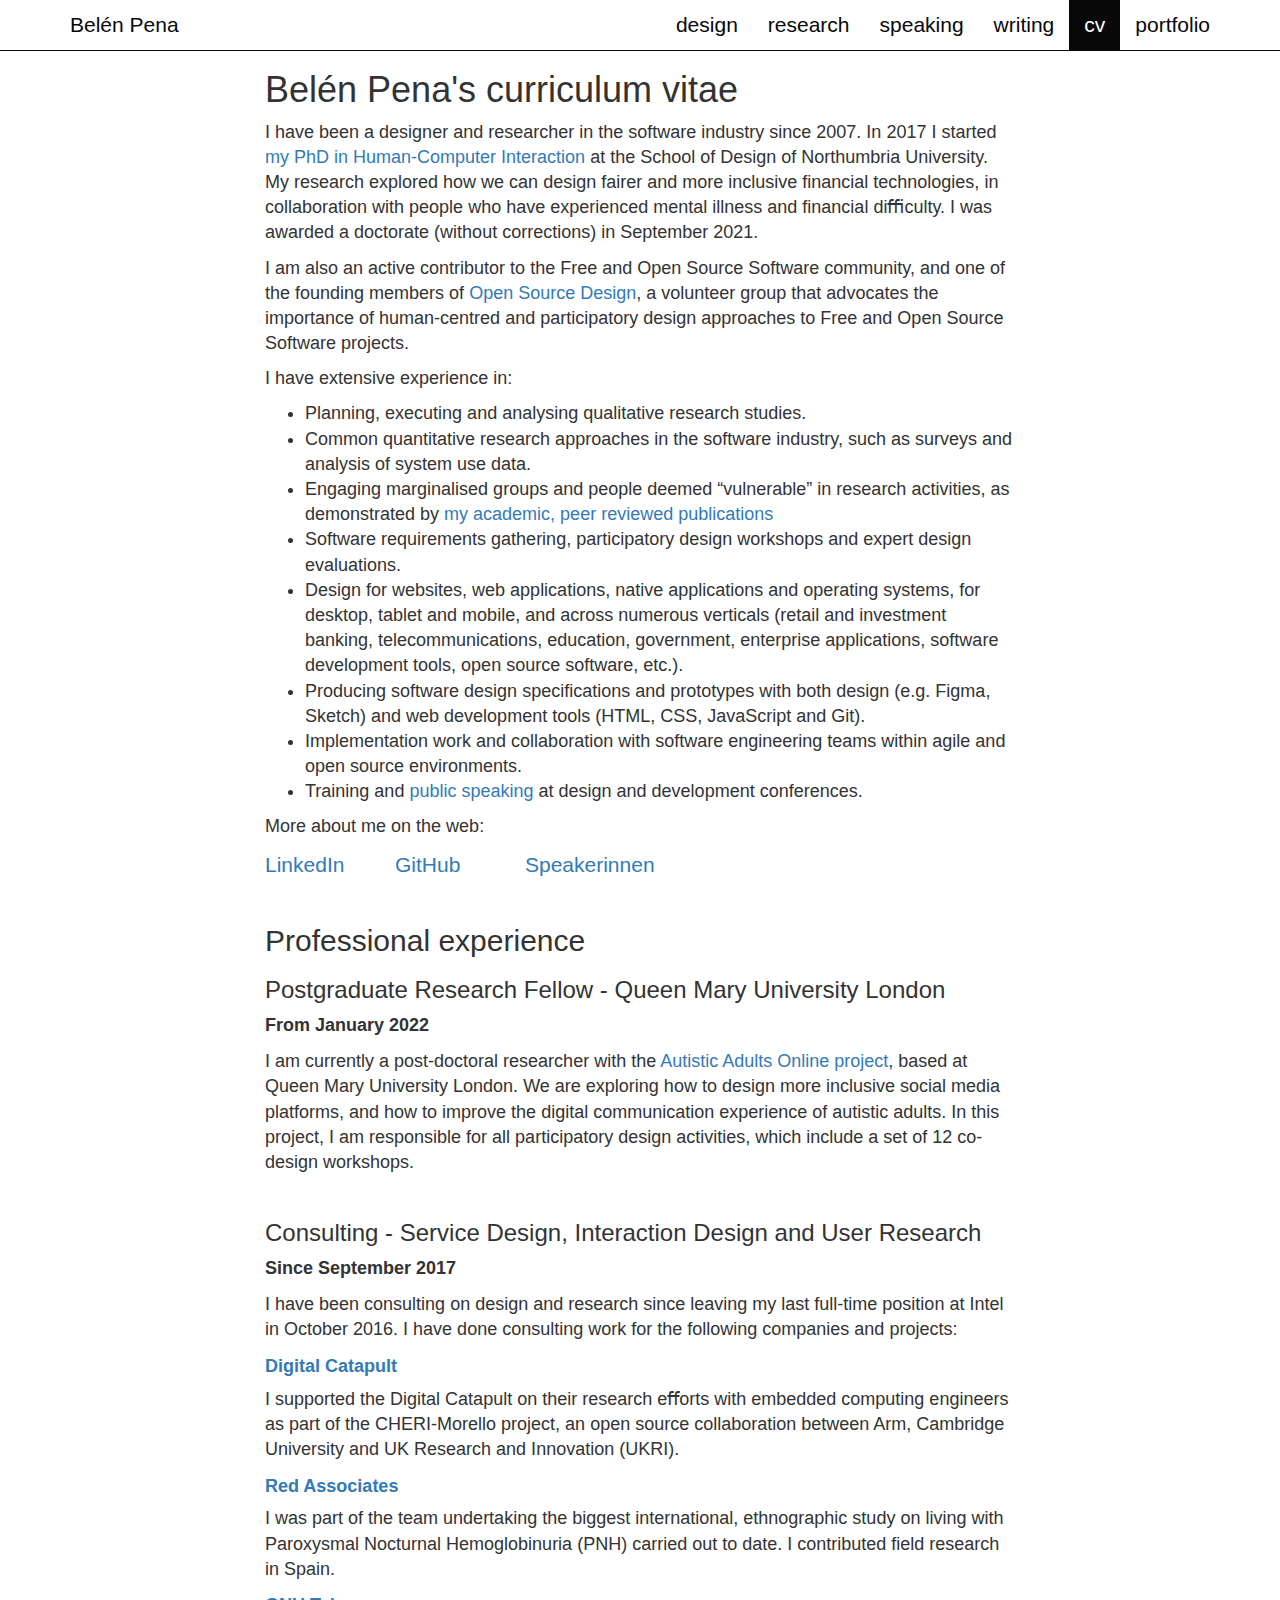
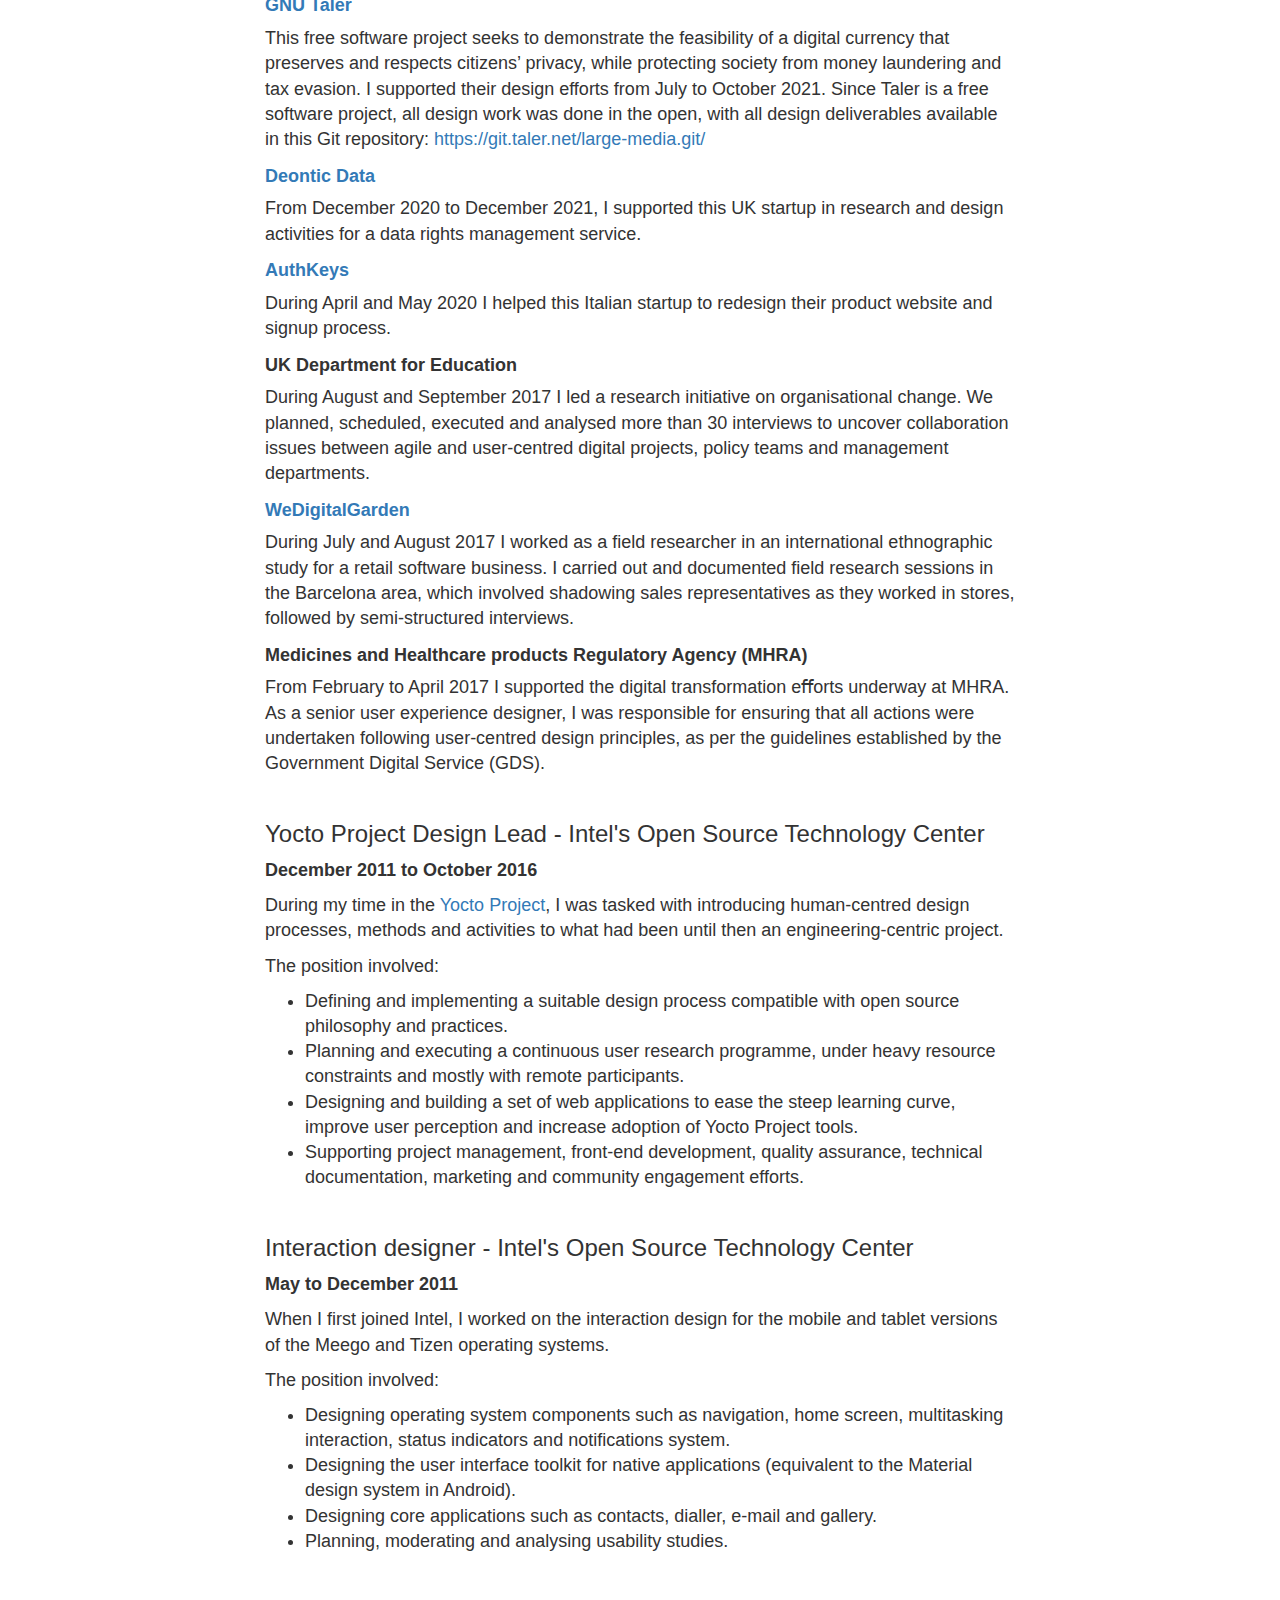
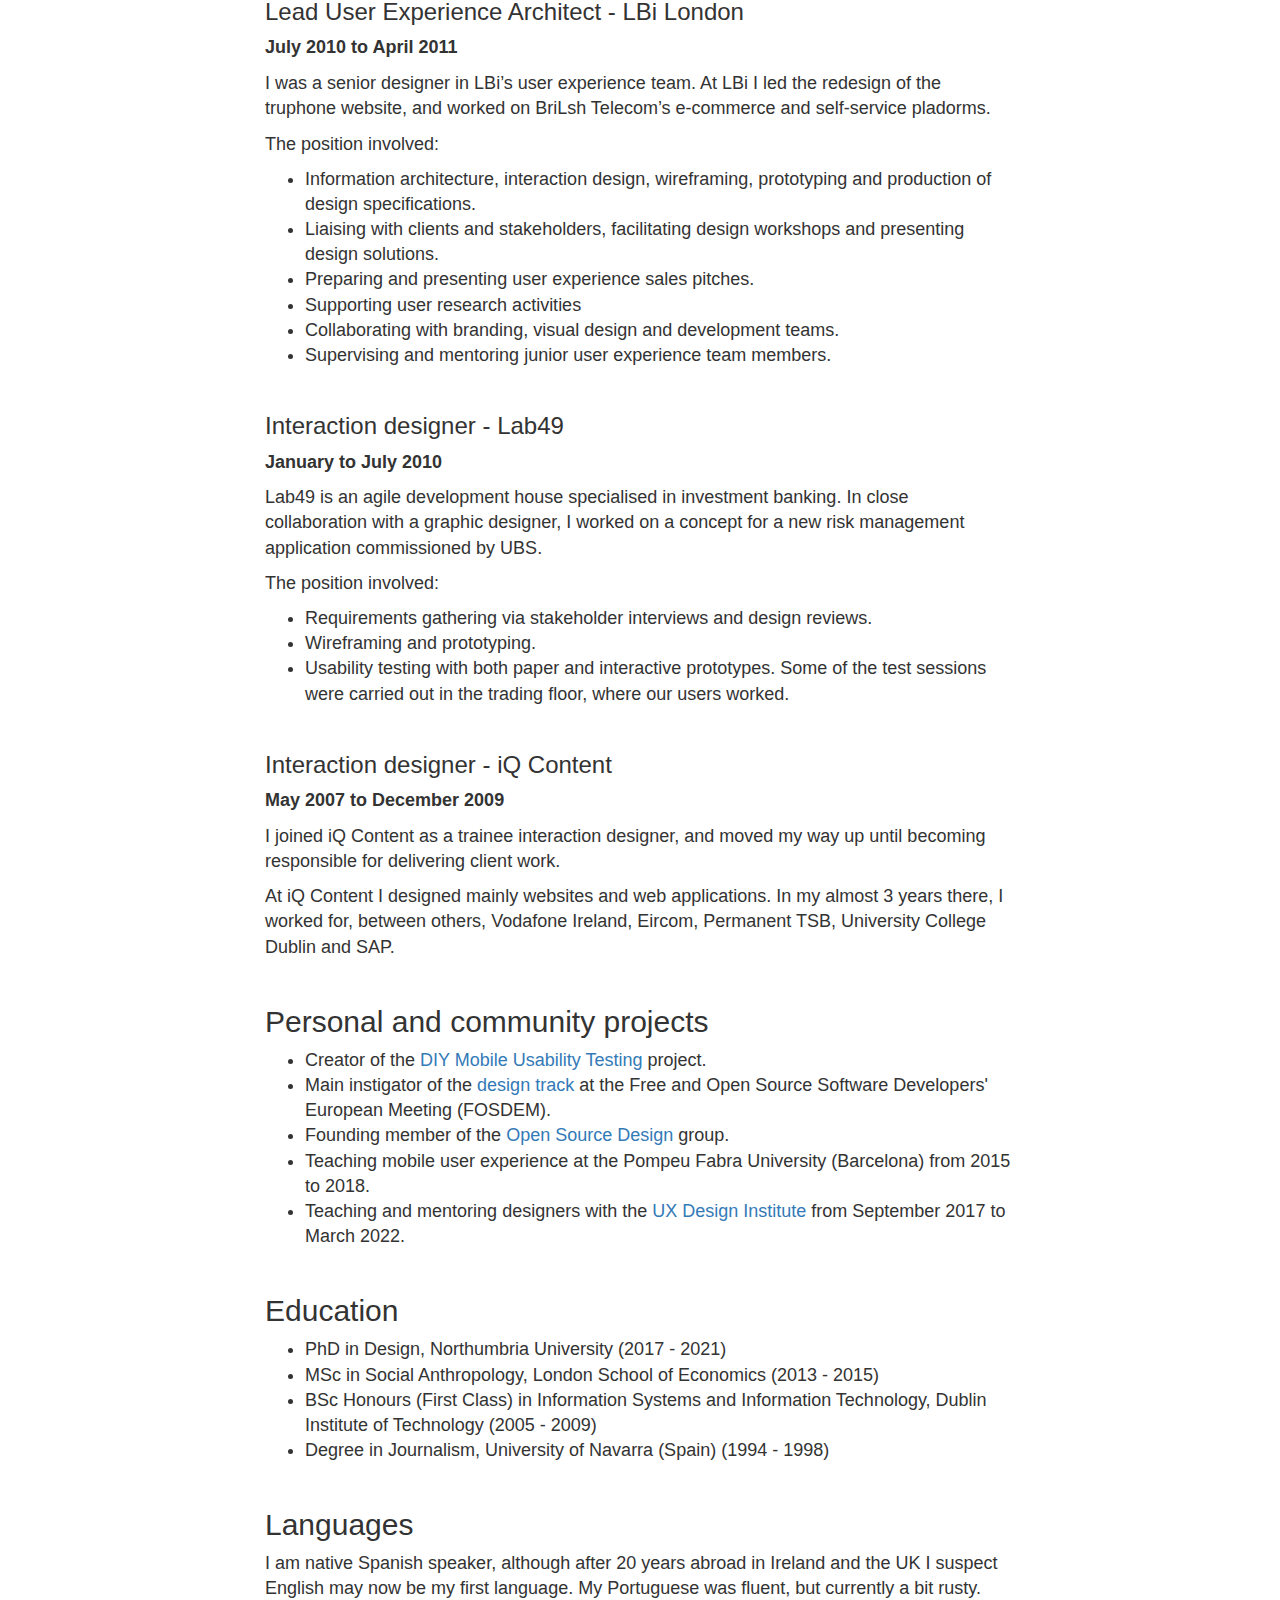
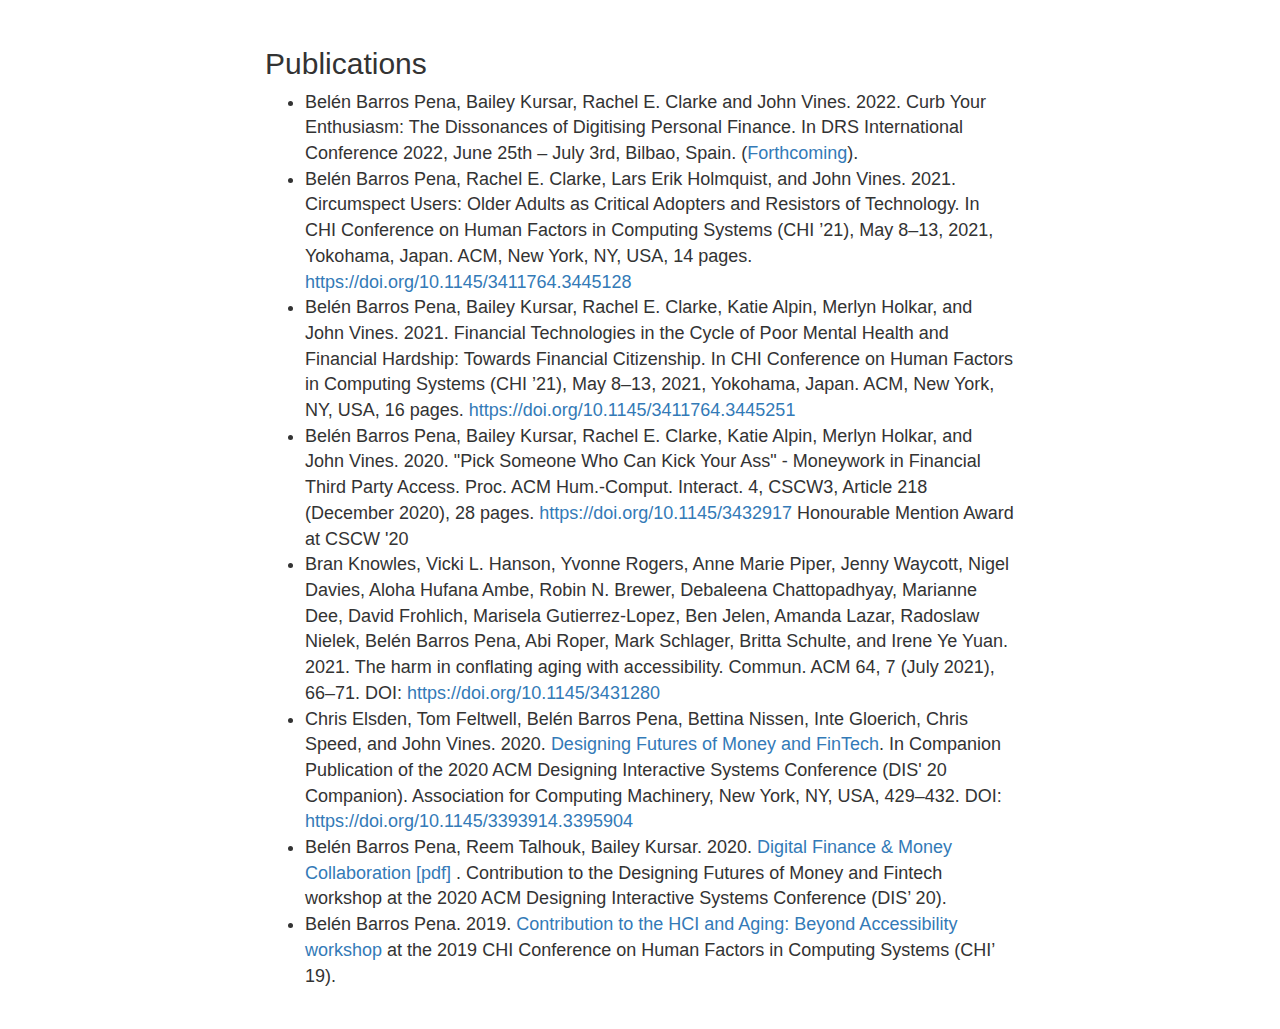
==== commit 4ab9704f: "Correct CV typos" ====
--- a/cv.html
+++ b/cv.html
@@ -89,7 +89,7 @@
          <h3>Postgraduate Research Fellow - Queen Mary University London</h3>
          <p><strong>From January 2022</strong></p>
          <div class="lead">
-           <p>I am currently a post-doctoral researcher with the <a href="https://autisticadultsonline.com/">Autistic Adults Online project</a>, based at Queen Mary University London. We are exploring how to design more inclusive social media platforms, and how to improve the digital communication experience of autistic adults. In this project, I am responsible for all participatory design acLviLes, which include a set of 12 co-design workshops.</p>
+           <p>I am currently a post-doctoral researcher with the <a href="https://autisticadultsonline.com/">Autistic Adults Online project</a>, based at Queen Mary University London. We are exploring how to design more inclusive social media platforms, and how to improve the digital communication experience of autistic adults. In this project, I am responsible for all participatory design activities, which include a set of 12 co-design workshops.</p>
          </div>
          <h3>Consulting - Service Design, Interaction Design and User Research</h3>
          <p><strong>Since September 2017</strong></p>
@@ -106,9 +106,9 @@
            <h4><a href="https://authkeys.io/">AuthKeys</a></h4>
            <p>During April and May 2020 I helped this Italian startup to redesign their product website and signup process.</p>
            <h4>UK Department for Education</h4>
-           <p>During August and September 2017 I led a research iniLaLve on organisational change. We planned, scheduled, executed and analysed more than 30 interviews to uncover collaboration issues between agile and user-centred digital projects, policy teams and management departments.</p>
+           <p>During August and September 2017 I led a research initiative on organisational change. We planned, scheduled, executed and analysed more than 30 interviews to uncover collaboration issues between agile and user-centred digital projects, policy teams and management departments.</p>
            <h4><a href="https://wedigital.garden/en">WeDigitalGarden</a></h4>
-           <p>During July and August 2017 I worked as a ﬁeld researcher in an international ethnographic study for a retail software business. I carried out and documented ﬁeld research sessions in the Barcelona area, which involved shadowing sales representaLves as they worked in stores, followed by semi-structured interviews.</p>
+           <p>During July and August 2017 I worked as a ﬁeld researcher in an international ethnographic study for a retail software business. I carried out and documented ﬁeld research sessions in the Barcelona area, which involved shadowing sales representatives as they worked in stores, followed by semi-structured interviews.</p>
            <h4>Medicines and Healthcare products Regulatory Agency (MHRA)</h4>
            <p>From February to April 2017 I supported the digital transformation eﬀorts underway at MHRA. As a senior user experience designer, I was responsible for ensuring that all actions were undertaken following user-centred design principles, as per the guidelines established by the Government Digital Service (GDS).
          </div>
@@ -173,18 +173,18 @@
           <li>Main instigator of the <a href="https://fosdem.org/2022/schedule/track/open_source_design/">design track</a> at the Free and Open Source Software Developers' European Meeting (FOSDEM).</li>
           <li>Founding member of the <a href="http://opensourcedesign.net/">Open Source Design</a> group.</li>
           <li>Teaching mobile user experience at the Pompeu Fabra University (Barcelona) from 2015 to 2018.</li>
-          <li>Teaching and mentoring designers with the <a href="https://www.uxdesigninstitute.com/">UX Design Institute</a> from September 2017 to March 2021.</li>
+          <li>Teaching and mentoring designers with the <a href="https://www.uxdesigninstitute.com/">UX Design Institute</a> from September 2017 to March 2022.</li>
         </ul>
         <h2>Education</h2>
         <ul class="lead">
-          <li>PhD in Design, Northumbria University (from October 2017)</li>
+          <li>PhD in Design, Northumbria University (2017 - 2021)</li>
           <li>MSc in Social Anthropology, London School of Economics (2013 - 2015)</li>
           <li>BSc Honours (First Class) in Information Systems and Information Technology, Dublin Institute of Technology (2005 - 2009)</li>
           <li>Degree in Journalism, University of Navarra (Spain) (1994 - 1998)</li>
         </ul>
         <h2>Languages</h2>
         <div class="lead">
-          <p>I am native Spanish speaker, although after 16 years abroad in Ireland and the UK I suspect English may now be my first language. My Portuguese was fluent, but currently a bit rusty.</p>
+          <p>I am native Spanish speaker, although after 20 years abroad in Ireland and the UK I suspect English may now be my first language. My Portuguese was fluent, but currently a bit rusty.</p>
         </div>
         <h2>Publications</h2>
         <ul>
